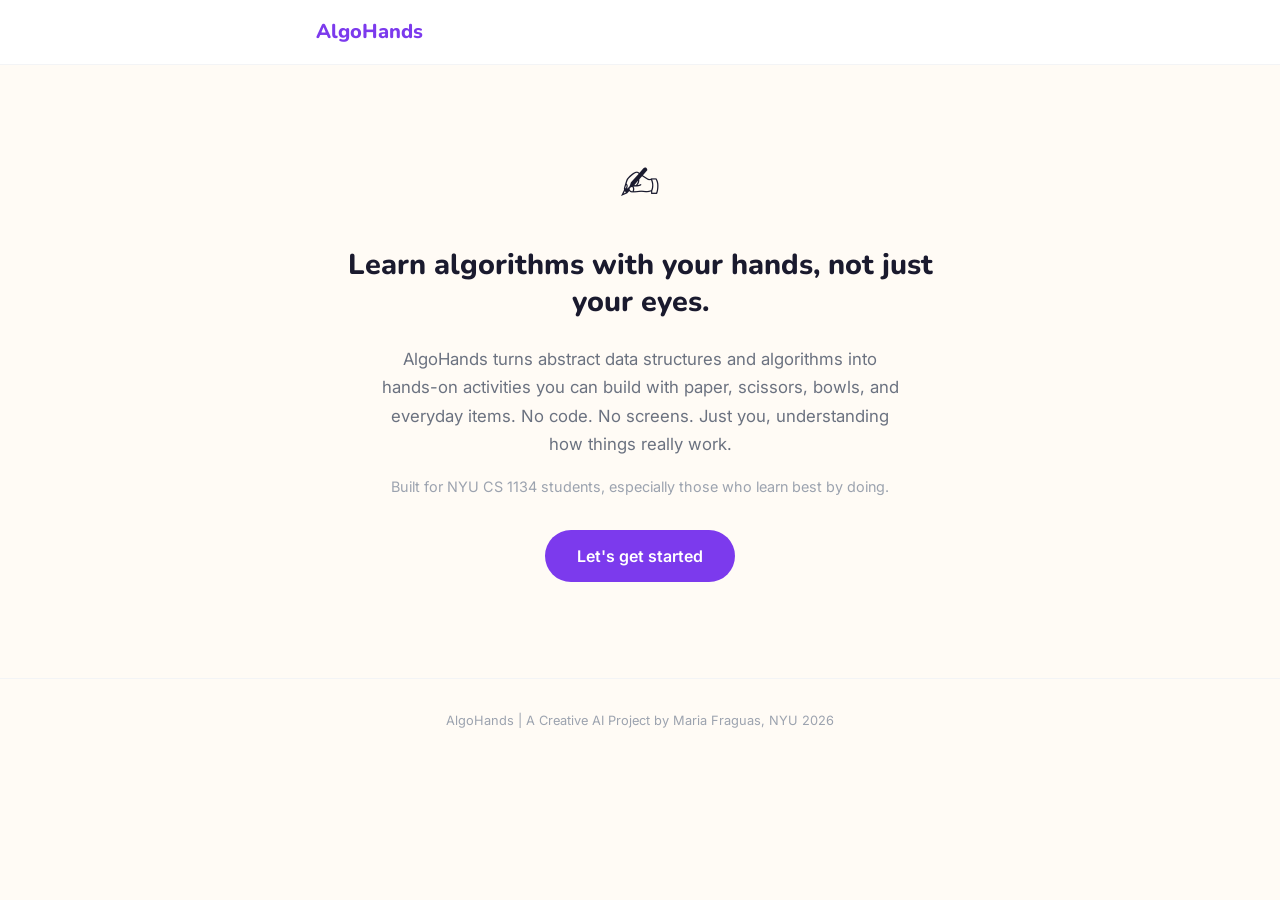
==== index.html @ 8e6d09fd "Initial prototype: AlgoHands CAI final project" ====
<!DOCTYPE html>
<html lang="en">
<head>
  <meta charset="UTF-8">
  <meta name="viewport" content="width=device-width, initial-scale=1.0">
  <title>AlgoHands: Learn Algorithms With Your Hands</title>
  <meta name="description" content="Interactive physical tutorials for learning data structures and algorithms. Built for kinesthetic learners.">
  <link rel="preconnect" href="https://fonts.googleapis.com">
  <link rel="preconnect" href="https://fonts.gstatic.com" crossorigin>
  <link href="https://fonts.googleapis.com/css2?family=Inter:wght@400;500;600;700&family=Nunito:wght@700;800&display=swap" rel="stylesheet">
  <link rel="stylesheet" href="css/variables.css">
  <link rel="stylesheet" href="css/reset.css">
  <link rel="stylesheet" href="css/layout.css">
  <link rel="stylesheet" href="css/components.css">
  <link rel="stylesheet" href="css/tutorial.css">
  <link rel="stylesheet" href="css/animations.css">
</head>
<body>

  <!-- HEADER -->
  <header class="app-header">
    <div class="container">
      <div class="app-logo" onclick="location.hash='#/'">AlgoHands</div>
      <nav class="breadcrumb" id="breadcrumb"></nav>
    </div>
  </header>

  <!-- MAIN CONTENT -->
  <main>
    <div class="container">

      <!-- VIEW: Welcome / Landing -->
      <section id="view-welcome" class="view">
        <div class="welcome-content slide-up">
          <div class="welcome-emoji">&#9997;&#65039;</div>
          <h1 class="welcome-title">Learn algorithms with your hands, not just your eyes.</h1>
          <p class="welcome-description">
            AlgoHands turns abstract data structures and algorithms into hands-on activities
            you can build with paper, scissors, bowls, and everyday items.
            No code. No screens. Just you, understanding how things really work.
          </p>
          <p class="welcome-who">
            Built for NYU CS 1134 students, especially those who learn best by doing.
          </p>
          <button class="btn btn-primary welcome-cta" onclick="location.hash='#/topics'">
            Let's get started
          </button>
        </div>
      </section>

      <!-- VIEW: Topic Selection -->
      <section id="view-topics" class="view">
        <div class="section-header">
          <h2 class="section-title">Pick a topic</h2>
          <p class="section-subtitle">Choose what you'd like to work on today.</p>
        </div>
        <div class="topic-grid" id="topic-grid"></div>
      </section>

      <!-- VIEW: Tutorial List (within a topic) -->
      <section id="view-tutorials" class="view">
        <div class="back-link" onclick="location.hash='#/topics'">&#8592; All topics</div>
        <div class="section-header" id="tutorial-list-header"></div>
        <div class="tutorial-list" id="tutorial-list"></div>
      </section>

      <!-- VIEW: Tutorial Activity (step-by-step) -->
      <section id="view-activity" class="view">
        <div class="back-link" id="activity-back-link">&#8592; Back</div>
        <div id="activity-content"></div>
      </section>

    </div>
  </main>

  <!-- FOOTER -->
  <footer class="app-footer">
    <div class="container">
      AlgoHands | A Creative AI Project by Maria Fraguas, NYU 2026
    </div>
  </footer>

  <!-- SCRIPTS -->
  <script type="module" src="js/app.js"></script>

</body>
</html>
---- css/variables.css ----
:root {
  --color-bg: #FFFBF5;
  --color-surface: #FFFFFF;
  --color-text: #1A1A2E;
  --color-text-muted: #6B7280;
  --color-text-light: #9CA3AF;
  --color-primary: #7C3AED;
  --color-primary-hover: #6D28D9;
  --color-primary-light: #EDE9FE;
  --color-accent: #F59E0B;
  --color-accent-light: #FEF3C7;
  --color-success: #10B981;
  --color-success-light: #D1FAE5;
  --color-border: #E5E7EB;
  --color-border-light: #F3F4F6;

  --font-body: 'Inter', system-ui, -apple-system, sans-serif;
  --font-display: 'Nunito', sans-serif;

  --radius-sm: 8px;
  --radius-md: 12px;
  --radius-lg: 20px;
  --radius-full: 9999px;

  --shadow-sm: 0 1px 3px rgba(0, 0, 0, 0.04);
  --shadow-card: 0 2px 8px rgba(0, 0, 0, 0.06);
  --shadow-hover: 0 4px 16px rgba(0, 0, 0, 0.1);

  --max-width: 680px;
  --spacing-xs: 4px;
  --spacing-sm: 8px;
  --spacing-md: 16px;
  --spacing-lg: 24px;
  --spacing-xl: 32px;
  --spacing-2xl: 48px;
}
---- css/layout.css ----
.container {
  max-width: var(--max-width);
  margin: 0 auto;
  padding: 0 var(--spacing-md);
}

/* Header */
.app-header {
  padding: var(--spacing-md) 0;
  border-bottom: 1px solid var(--color-border-light);
  background: var(--color-surface);
  position: sticky;
  top: 0;
  z-index: 100;
}

.app-header .container {
  display: flex;
  align-items: center;
  justify-content: space-between;
}

.app-logo {
  font-family: var(--font-display);
  font-size: 1.25rem;
  font-weight: 800;
  color: var(--color-primary);
  cursor: pointer;
}

.breadcrumb {
  display: flex;
  align-items: center;
  gap: var(--spacing-xs);
  font-size: 0.85rem;
  color: var(--color-text-muted);
}

.breadcrumb-separator {
  color: var(--color-text-light);
}

.breadcrumb a {
  color: var(--color-text-muted);
}

.breadcrumb a:hover {
  color: var(--color-primary);
}

/* Main content */
main {
  padding: var(--spacing-xl) 0 var(--spacing-2xl);
}

/* Views */
.view {
  display: none;
}

.view.active {
  display: block;
}

/* Footer */
.app-footer {
  text-align: center;
  padding: var(--spacing-xl) 0;
  color: var(--color-text-light);
  font-size: 0.8rem;
  border-top: 1px solid var(--color-border-light);
}

/* Welcome page */
.welcome-content {
  text-align: center;
  padding: var(--spacing-2xl) 0;
}

.welcome-emoji {
  font-size: 3rem;
  margin-bottom: var(--spacing-lg);
}

.welcome-title {
  font-family: var(--font-display);
  font-size: 1.8rem;
  font-weight: 800;
  line-height: 1.3;
  margin-bottom: var(--spacing-lg);
  color: var(--color-text);
}

.welcome-description {
  font-size: 1.05rem;
  color: var(--color-text-muted);
  line-height: 1.7;
  margin-bottom: var(--spacing-md);
  max-width: 520px;
  margin-left: auto;
  margin-right: auto;
}

.welcome-who {
  font-size: 0.9rem;
  color: var(--color-text-light);
  margin-bottom: var(--spacing-xl);
}

.welcome-cta {
  font-size: 1.1rem;
}

/* Responsive */
@media (max-width: 480px) {
  .container {
    padding: 0 var(--spacing-sm);
  }

  main {
    padding: var(--spacing-lg) 0;
  }
}
---- css/components.css ----
/* ============================================
   BUTTONS
   ============================================ */

.btn {
  display: inline-flex;
  align-items: center;
  justify-content: center;
  gap: var(--spacing-sm);
  padding: var(--spacing-sm) var(--spacing-lg);
  border-radius: var(--radius-full);
  font-weight: 600;
  font-size: 1rem;
  transition: all 0.2s ease;
}

.btn-primary {
  background: var(--color-primary);
  color: white;
  padding: var(--spacing-md) var(--spacing-xl);
}

.btn-primary:hover {
  background: var(--color-primary-hover);
  box-shadow: var(--shadow-hover);
  transform: translateY(-1px);
}

.btn-secondary {
  background: var(--color-primary-light);
  color: var(--color-primary);
}

.btn-secondary:hover {
  background: #DDD6FE;
}

.btn-ghost {
  color: var(--color-text-muted);
  padding: var(--spacing-sm) var(--spacing-md);
}

.btn-ghost:hover {
  color: var(--color-text);
  background: var(--color-border-light);
}

/* ============================================
   TOPIC CARDS
   ============================================ */

.topic-grid {
  display: grid;
  grid-template-columns: 1fr;
  gap: var(--spacing-md);
}

@media (min-width: 480px) {
  .topic-grid {
    grid-template-columns: repeat(2, 1fr);
  }
}

@media (min-width: 768px) {
  .topic-grid {
    grid-template-columns: repeat(3, 1fr);
  }
}

.topic-card {
  background: var(--color-surface);
  border-radius: var(--radius-md);
  padding: var(--spacing-lg);
  box-shadow: var(--shadow-card);
  cursor: pointer;
  transition: all 0.2s ease;
  border-left: 4px solid var(--color-primary);
}

.topic-card:hover {
  box-shadow: var(--shadow-hover);
  transform: translateY(-2px);
}

.topic-card-icon {
  margin-bottom: var(--spacing-sm);
  line-height: 0;
}

.topic-card-icon svg {
  width: 48px;
  height: 48px;
}

.topic-card-title {
  font-family: var(--font-display);
  font-size: 1.1rem;
  font-weight: 700;
  margin-bottom: var(--spacing-xs);
}

.topic-card-description {
  font-size: 0.85rem;
  color: var(--color-text-muted);
  line-height: 1.5;
}

.topic-card-count {
  margin-top: var(--spacing-sm);
  font-size: 0.75rem;
  color: var(--color-text-light);
}

/* ============================================
   TUTORIAL LIST
   ============================================ */

.tutorial-list {
  display: flex;
  flex-direction: column;
  gap: var(--spacing-md);
}

.tutorial-list-item {
  background: var(--color-surface);
  border-radius: var(--radius-md);
  padding: var(--spacing-lg);
  box-shadow: var(--shadow-sm);
  cursor: pointer;
  transition: all 0.2s ease;
}

.tutorial-list-item:hover {
  box-shadow: var(--shadow-card);
  transform: translateX(4px);
}

.tutorial-list-header {
  display: flex;
  align-items: center;
  gap: var(--spacing-sm);
  margin-bottom: var(--spacing-sm);
}

.tutorial-list-title {
  font-family: var(--font-display);
  font-weight: 700;
  font-size: 1rem;
}

.badge {
  display: inline-block;
  padding: 2px var(--spacing-sm);
  border-radius: var(--radius-full);
  font-size: 0.7rem;
  font-weight: 600;
  text-transform: uppercase;
  letter-spacing: 0.5px;
}

.badge-warmup {
  background: var(--color-success-light);
  color: var(--color-success);
}

.badge-core {
  background: var(--color-accent-light);
  color: var(--color-accent);
}

.badge-challenge {
  background: var(--color-primary-light);
  color: var(--color-primary);
}

.tutorial-list-meta {
  display: flex;
  align-items: center;
  gap: var(--spacing-md);
  font-size: 0.8rem;
  color: var(--color-text-muted);
}

.material-chips {
  display: flex;
  flex-wrap: wrap;
  gap: var(--spacing-xs);
  margin-top: var(--spacing-sm);
}

.material-chip {
  display: inline-flex;
  align-items: center;
  gap: 4px;
  padding: 2px var(--spacing-sm);
  background: var(--color-border-light);
  border-radius: var(--radius-full);
  font-size: 0.75rem;
  color: var(--color-text-muted);
}

/* ============================================
   SECTION HEADERS
   ============================================ */

.section-header {
  margin-bottom: var(--spacing-xl);
}

.section-title {
  font-family: var(--font-display);
  font-size: 1.5rem;
  font-weight: 800;
  margin-bottom: var(--spacing-xs);
}

.section-subtitle {
  color: var(--color-text-muted);
  font-size: 0.95rem;
}

.back-link {
  display: inline-flex;
  align-items: center;
  gap: var(--spacing-xs);
  color: var(--color-text-muted);
  font-size: 0.85rem;
  margin-bottom: var(--spacing-md);
  cursor: pointer;
}

.back-link:hover {
  color: var(--color-primary);
}

/* ============================================
   DIAGRAMS
   ============================================ */

.diagram-container {
  margin: var(--spacing-md) 0;
  display: flex;
  flex-direction: column;
  align-items: center;
}

.diagram-array {
  display: flex;
  gap: 0;
}

.diagram-cell {
  width: 48px;
  height: 48px;
  border: 2px solid var(--color-primary);
  display: flex;
  align-items: center;
  justify-content: center;
  font-weight: 700;
  font-size: 1.1rem;
  background: var(--color-surface);
}

.diagram-cell:not(:last-child) {
  border-right: none;
}

.diagram-cell.empty {
  color: var(--color-text-light);
  background: var(--color-border-light);
}

.diagram-cell.highlight {
  background: var(--color-primary-light);
}

.diagram-cell.swap-left,
.diagram-cell.swap-right {
  background: var(--color-accent-light);
  border-color: var(--color-accent);
}

.diagram-indices {
  display: flex;
  gap: 0;
}

.diagram-index {
  width: 48px;
  text-align: center;
  font-size: 0.7rem;
  color: var(--color-text-light);
  padding-top: 4px;
}

.diagram-pointer {
  position: relative;
  display: flex;
  gap: 0;
}

.diagram-pointer-arrow {
  width: 48px;
  text-align: center;
  font-size: 0.75rem;
  font-weight: 700;
  color: var(--color-primary);
  padding-top: 4px;
}

.diagram-pointer-arrow::before {
  content: "\25B2";
  display: block;
  font-size: 0.6rem;
}

/* Call stack diagram */
.diagram-callstack {
  display: flex;
  flex-direction: column;
  gap: var(--spacing-xs);
  width: 100%;
  max-width: 320px;
}

.diagram-frame {
  padding: var(--spacing-sm) var(--spacing-md);
  border-radius: var(--radius-sm);
  font-size: 0.85rem;
  font-weight: 600;
  text-align: center;
  border: 2px dashed var(--color-accent);
  background: var(--color-accent-light);
  transform: rotate(-0.5deg);
  box-shadow: var(--shadow-sm);
}

.diagram-frame:nth-child(even) {
  transform: rotate(0.5deg);
}

.diagram-frame.base-case {
  border-style: solid;
  background: var(--color-success-light);
  border-color: var(--color-success);
}

.diagram-frame.resolved {
  border-style: solid;
  border-color: var(--color-primary);
  background: var(--color-primary-light);
}

.diagram-frame .status {
  font-size: 0.7rem;
  font-weight: 400;
  color: var(--color-text-muted);
  display: block;
  margin-top: 2px;
}

/* Swap arrow */
.diagram-swap-row {
  display: flex;
  justify-content: center;
  padding: var(--spacing-xs) 0;
  font-size: 1.2rem;
  color: var(--color-accent);
}
---- css/tutorial.css ----
/* ============================================
   MATERIALS CHECKLIST
   ============================================ */

.materials-screen {
  text-align: center;
}

.materials-list {
  text-align: left;
  margin: var(--spacing-lg) 0;
  display: flex;
  flex-direction: column;
  gap: var(--spacing-md);
}

.material-item {
  display: flex;
  align-items: flex-start;
  gap: var(--spacing-md);
  padding: var(--spacing-md);
  background: var(--color-surface);
  border-radius: var(--radius-md);
  box-shadow: var(--shadow-sm);
}

.material-emoji {
  font-size: 1.5rem;
  flex-shrink: 0;
}

.material-info-name {
  font-weight: 600;
  margin-bottom: 2px;
}

.material-info-detail {
  font-size: 0.85rem;
  color: var(--color-text-muted);
}

/* ============================================
   ENCOURAGEMENT BANNER
   ============================================ */

.encouragement-banner {
  background: var(--color-primary-light);
  border-radius: var(--radius-md);
  padding: var(--spacing-lg);
  margin-bottom: var(--spacing-xl);
  border-left: 4px solid var(--color-primary);
}

.encouragement-banner p {
  font-size: 0.95rem;
  color: var(--color-text);
  line-height: 1.6;
}

.encouragement-banner .real-world {
  margin-top: var(--spacing-sm);
  font-size: 0.85rem;
  color: var(--color-text-muted);
  font-style: italic;
}

/* ============================================
   SETUP STEPS
   ============================================ */

.setup-section {
  margin-bottom: var(--spacing-xl);
  padding: var(--spacing-lg);
  background: var(--color-accent-light);
  border-radius: var(--radius-md);
}

.setup-title {
  font-family: var(--font-display);
  font-weight: 700;
  font-size: 1rem;
  margin-bottom: var(--spacing-md);
}

.setup-steps {
  display: flex;
  flex-direction: column;
  gap: var(--spacing-sm);
}

.setup-step {
  display: flex;
  gap: var(--spacing-sm);
  font-size: 0.9rem;
  line-height: 1.5;
}

.setup-step-number {
  flex-shrink: 0;
  width: 24px;
  height: 24px;
  background: var(--color-accent);
  color: white;
  border-radius: 50%;
  display: flex;
  align-items: center;
  justify-content: center;
  font-size: 0.75rem;
  font-weight: 700;
}

/* ============================================
   STEP BUBBLES
   ============================================ */

.steps-container {
  display: flex;
  flex-direction: column;
  gap: var(--spacing-md);
}

.step-bubble {
  background: var(--color-surface);
  border-radius: var(--radius-md);
  padding: var(--spacing-lg);
  box-shadow: var(--shadow-sm);
  border-left: 4px solid var(--color-primary);
  opacity: 0;
  transform: translateY(12px);
  animation: stepReveal 0.4s ease forwards;
}

.step-header {
  display: flex;
  align-items: center;
  gap: var(--spacing-sm);
  margin-bottom: var(--spacing-sm);
}

.step-number {
  width: 28px;
  height: 28px;
  background: var(--color-primary);
  color: white;
  border-radius: 50%;
  display: flex;
  align-items: center;
  justify-content: center;
  font-size: 0.8rem;
  font-weight: 700;
  flex-shrink: 0;
}

.step-label {
  font-size: 0.75rem;
  color: var(--color-text-light);
  text-transform: uppercase;
  letter-spacing: 0.5px;
}

.step-instruction {
  font-size: 1rem;
  line-height: 1.6;
  margin-bottom: var(--spacing-sm);
}

.step-instruction strong {
  color: var(--color-primary);
}

.step-action {
  font-size: 0.9rem;
  color: var(--color-text);
  background: var(--color-border-light);
  padding: var(--spacing-sm) var(--spacing-md);
  border-radius: var(--radius-sm);
  margin-bottom: var(--spacing-sm);
  line-height: 1.5;
}

/* ============================================
   CHECKPOINT
   ============================================ */

.checkpoint-box {
  border: 2px dashed var(--color-success);
  border-radius: var(--radius-md);
  padding: var(--spacing-md);
  background: var(--color-success-light);
  margin: var(--spacing-sm) 0;
}

.checkpoint-label {
  font-size: 0.75rem;
  font-weight: 700;
  text-transform: uppercase;
  letter-spacing: 0.5px;
  color: var(--color-success);
  margin-bottom: var(--spacing-xs);
}

.checkpoint-text {
  font-size: 0.9rem;
  line-height: 1.5;
}

/* ============================================
   CONCEPT NOTE
   ============================================ */

.concept-note {
  margin-top: var(--spacing-sm);
  border-radius: var(--radius-sm);
  overflow: hidden;
}

.concept-note-toggle {
  display: flex;
  align-items: center;
  gap: var(--spacing-xs);
  font-size: 0.8rem;
  color: var(--color-primary);
  font-weight: 600;
  padding: var(--spacing-xs) 0;
  cursor: pointer;
}

.concept-note-toggle .arrow {
  transition: transform 0.2s ease;
  font-size: 0.6rem;
}

.concept-note-toggle.open .arrow {
  transform: rotate(90deg);
}

.concept-note-content {
  display: none;
  padding: var(--spacing-sm) var(--spacing-md);
  background: var(--color-primary-light);
  border-radius: var(--radius-sm);
  font-size: 0.85rem;
  color: var(--color-text);
  line-height: 1.5;
  margin-top: var(--spacing-xs);
}

.concept-note-content.open {
  display: block;
}

/* ============================================
   HINT
   ============================================ */

.hint-toggle {
  display: inline-flex;
  align-items: center;
  gap: var(--spacing-xs);
  font-size: 0.8rem;
  color: var(--color-accent);
  font-weight: 600;
  cursor: pointer;
  margin-top: var(--spacing-xs);
}

.hint-content {
  display: none;
  padding: var(--spacing-sm) var(--spacing-md);
  background: var(--color-accent-light);
  border-radius: var(--radius-sm);
  font-size: 0.85rem;
  margin-top: var(--spacing-xs);
  line-height: 1.5;
}

.hint-content.open {
  display: block;
}

/* ============================================
   NAVIGATION
   ============================================ */

.tutorial-nav {
  display: flex;
  justify-content: space-between;
  align-items: center;
  margin-top: var(--spacing-xl);
  padding-top: var(--spacing-lg);
  border-top: 1px solid var(--color-border-light);
}

.step-progress {
  font-size: 0.85rem;
  color: var(--color-text-muted);
}

/* ============================================
   REFLECTION
   ============================================ */

.reflection-section {
  margin-top: var(--spacing-xl);
  padding: var(--spacing-lg);
  background: var(--color-surface);
  border-radius: var(--radius-md);
  box-shadow: var(--shadow-card);
}

.reflection-title {
  font-family: var(--font-display);
  font-weight: 700;
  font-size: 1.1rem;
  margin-bottom: var(--spacing-md);
}

.reflection-subtitle {
  font-size: 0.85rem;
  color: var(--color-text-muted);
  margin-bottom: var(--spacing-md);
}

.reflection-list {
  display: flex;
  flex-direction: column;
  gap: var(--spacing-sm);
}

/* Flashcard styles */
.flashcard {
  perspective: 600px;
  cursor: pointer;
  min-height: 60px;
}

.flashcard-inner {
  position: relative;
  transition: transform 0.4s ease;
  transform-style: preserve-3d;
}

.flashcard.flipped .flashcard-inner {
  transform: rotateX(180deg);
}

.flashcard-front,
.flashcard-back {
  padding: var(--spacing-md);
  border-radius: var(--radius-sm);
  font-size: 0.9rem;
  line-height: 1.5;
  backface-visibility: hidden;
}

.flashcard-front {
  background: var(--color-border-light);
  position: relative;
}

.flashcard-front::after {
  content: "tap to reveal";
  position: absolute;
  bottom: 4px;
  right: var(--spacing-sm);
  font-size: 0.65rem;
  color: var(--color-text-light);
  text-transform: uppercase;
  letter-spacing: 0.5px;
}

.flashcard.flipped .flashcard-front {
  visibility: hidden;
  position: absolute;
  top: 0;
  left: 0;
  right: 0;
}

.flashcard-back {
  background: var(--color-success-light);
  border: 1px solid var(--color-success);
  display: none;
}

.flashcard.flipped .flashcard-back {
  display: block;
  transform: rotateX(180deg);
}

/* Materials note */
.materials-note {
  padding: var(--spacing-md);
  background: var(--color-accent-light);
  border-radius: var(--radius-sm);
  font-size: 0.85rem;
  color: var(--color-text-muted);
  line-height: 1.5;
  font-style: italic;
}

.tutorial-end-actions {
  display: flex;
  gap: var(--spacing-md);
  margin-top: var(--spacing-xl);
  justify-content: center;
  flex-wrap: wrap;
}
---- css/animations.css ----
@keyframes stepReveal {
  from {
    opacity: 0;
    transform: translateY(12px);
  }
  to {
    opacity: 1;
    transform: translateY(0);
  }
}

@keyframes fadeIn {
  from { opacity: 0; }
  to { opacity: 1; }
}

@keyframes slideUp {
  from {
    opacity: 0;
    transform: translateY(20px);
  }
  to {
    opacity: 1;
    transform: translateY(0);
  }
}

.fade-in {
  animation: fadeIn 0.3s ease forwards;
}

.slide-up {
  animation: slideUp 0.5s ease forwards;
}
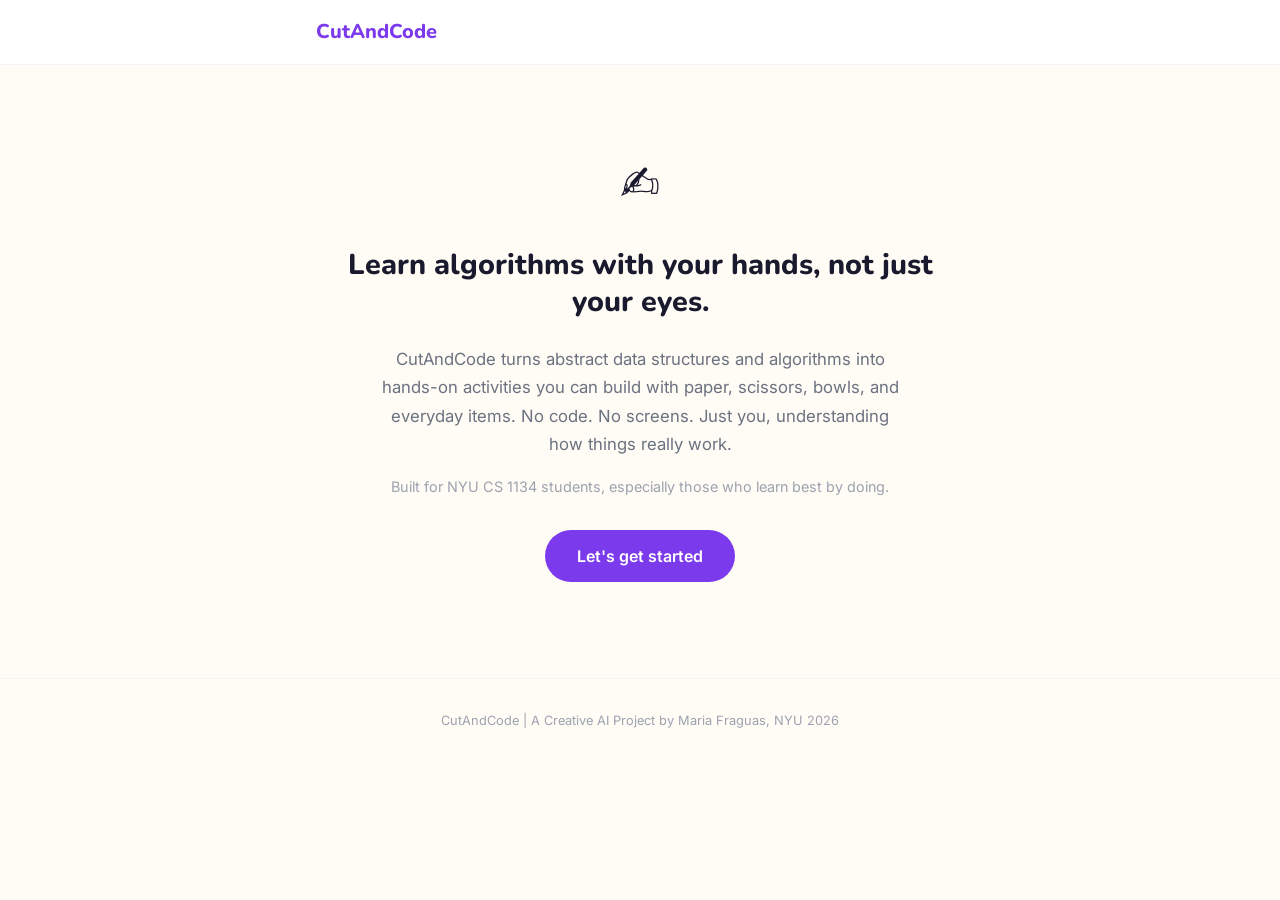
==== commit a7001d11: "Rename to CutAndCode, add MidStack tutorial, slide deck assets - Renamed project from AlgoHands to C" ====
--- a/index.html
+++ b/index.html
@@ -3,7 +3,7 @@
 <head>
   <meta charset="UTF-8">
   <meta name="viewport" content="width=device-width, initial-scale=1.0">
-  <title>AlgoHands: Learn Algorithms With Your Hands</title>
+  <title>CutAndCode: Learn Algorithms With Your Hands</title>
   <meta name="description" content="Interactive physical tutorials for learning data structures and algorithms. Built for kinesthetic learners.">
   <link rel="preconnect" href="https://fonts.googleapis.com">
   <link rel="preconnect" href="https://fonts.gstatic.com" crossorigin>
@@ -20,7 +20,7 @@
   <!-- HEADER -->
   <header class="app-header">
     <div class="container">
-      <div class="app-logo" onclick="location.hash='#/'">AlgoHands</div>
+      <div class="app-logo" onclick="location.hash='#/'">CutAndCode</div>
       <nav class="breadcrumb" id="breadcrumb"></nav>
     </div>
   </header>
@@ -35,7 +35,7 @@
           <div class="welcome-emoji">&#9997;&#65039;</div>
           <h1 class="welcome-title">Learn algorithms with your hands, not just your eyes.</h1>
           <p class="welcome-description">
-            AlgoHands turns abstract data structures and algorithms into hands-on activities
+            CutAndCode turns abstract data structures and algorithms into hands-on activities
             you can build with paper, scissors, bowls, and everyday items.
             No code. No screens. Just you, understanding how things really work.
           </p>
@@ -76,7 +76,7 @@
   <!-- FOOTER -->
   <footer class="app-footer">
     <div class="container">
-      AlgoHands | A Creative AI Project by Maria Fraguas, NYU 2026
+      CutAndCode | A Creative AI Project by Maria Fraguas, NYU 2026
     </div>
   </footer>
 
--- a/css/components.css
+++ b/css/components.css
@@ -367,3 +367,69 @@
   font-size: 1.2rem;
   color: var(--color-accent);
 }
+
+/* MidStack diagram */
+.midstack-layout {
+  display: flex;
+  align-items: center;
+  gap: 0;
+  justify-content: center;
+  flex-wrap: wrap;
+}
+
+.midstack-half {
+  display: flex;
+  flex-direction: column;
+  align-items: center;
+  gap: var(--spacing-xs);
+}
+
+.midstack-label {
+  font-size: 0.75rem;
+  font-weight: 600;
+  text-transform: uppercase;
+  letter-spacing: 0.05em;
+  color: var(--color-text-light);
+}
+
+.midstack-divider {
+  display: flex;
+  flex-direction: column;
+  align-items: center;
+  padding: 0 var(--spacing-sm);
+}
+
+.midstack-divider-line {
+  width: 2px;
+  height: 48px;
+  background: var(--color-accent);
+  border-radius: 1px;
+}
+
+.midstack-divider-label {
+  font-size: 0.7rem;
+  font-weight: 600;
+  color: var(--color-accent);
+  margin-top: var(--spacing-xs);
+}
+
+.midstack-empty {
+  display: flex;
+  align-items: center;
+  justify-content: center;
+  min-width: 60px;
+  height: 48px;
+  border: 2px dashed var(--color-border);
+  border-radius: var(--radius-sm);
+  color: var(--color-text-light);
+  font-size: 0.85rem;
+  font-style: italic;
+}
+
+.midstack-note {
+  text-align: center;
+  font-size: 0.8rem;
+  color: var(--color-text-light);
+  margin-top: var(--spacing-sm);
+  font-style: italic;
+}
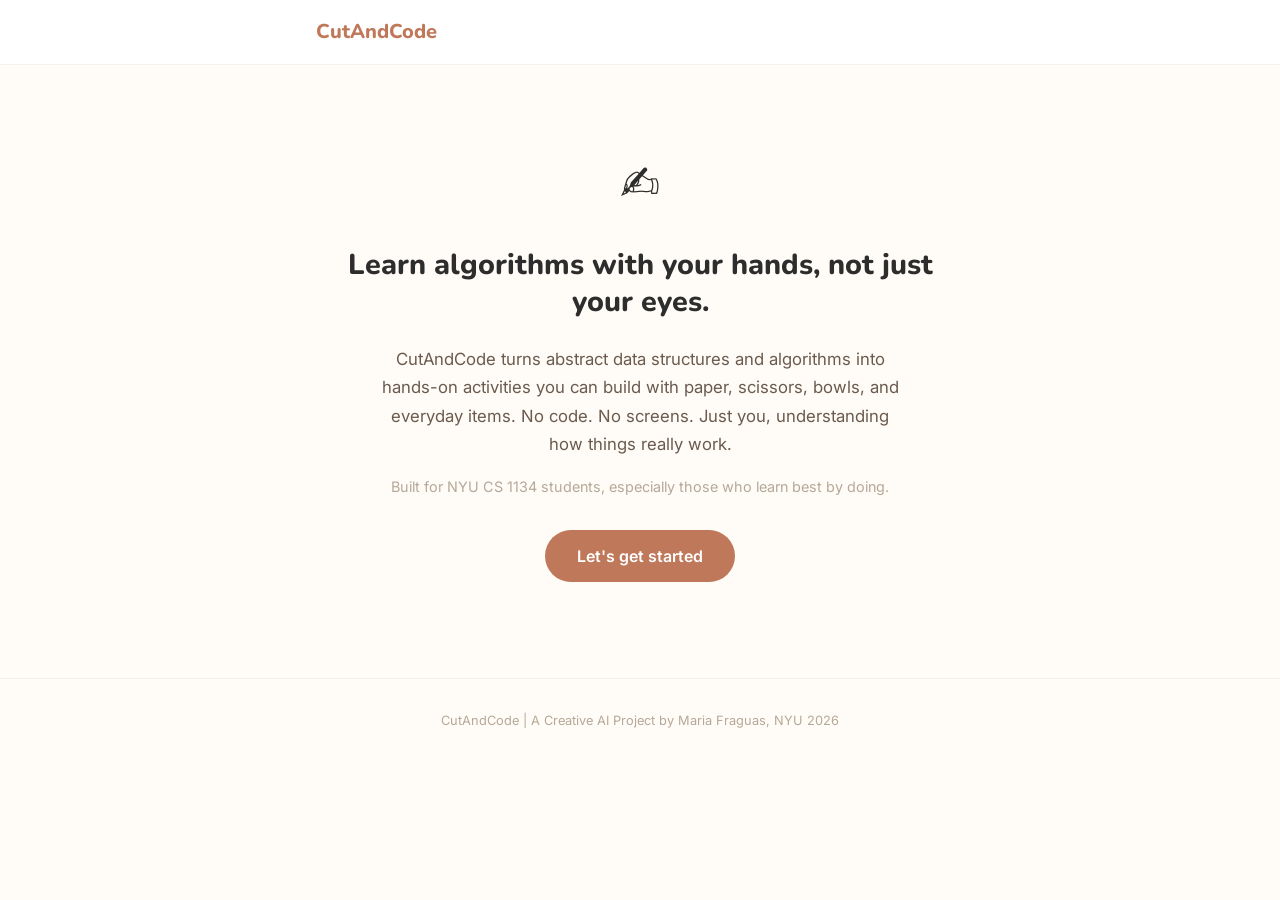
==== commit 70d2689e: "v2: Collage/craft style SVG diagrams, slide deck, visual overhaul - Replaced all CSS-rendered diagra" ====
--- a/index.html
+++ b/index.html
@@ -7,13 +7,13 @@
   <meta name="description" content="Interactive physical tutorials for learning data structures and algorithms. Built for kinesthetic learners.">
   <link rel="preconnect" href="https://fonts.googleapis.com">
   <link rel="preconnect" href="https://fonts.gstatic.com" crossorigin>
-  <link href="https://fonts.googleapis.com/css2?family=Inter:wght@400;500;600;700&family=Nunito:wght@700;800&display=swap" rel="stylesheet">
-  <link rel="stylesheet" href="css/variables.css">
-  <link rel="stylesheet" href="css/reset.css">
-  <link rel="stylesheet" href="css/layout.css">
-  <link rel="stylesheet" href="css/components.css">
-  <link rel="stylesheet" href="css/tutorial.css">
-  <link rel="stylesheet" href="css/animations.css">
+  <link href="https://fonts.googleapis.com/css2?family=Caveat:wght@400;700&family=Inter:wght@400;500;600;700&family=Nunito:wght@700;800&display=swap" rel="stylesheet">
+  <link rel="stylesheet" href="css/variables.css?v=3">
+  <link rel="stylesheet" href="css/reset.css?v=3">
+  <link rel="stylesheet" href="css/layout.css?v=3">
+  <link rel="stylesheet" href="css/components.css?v=3">
+  <link rel="stylesheet" href="css/tutorial.css?v=3">
+  <link rel="stylesheet" href="css/animations.css?v=3">
 </head>
 <body>
 
@@ -81,7 +81,7 @@
   </footer>
 
   <!-- SCRIPTS -->
-  <script type="module" src="js/app.js"></script>
+  <script type="module" src="js/app.js?v=3"></script>
 
 </body>
 </html>
--- a/css/variables.css
+++ b/css/variables.css
@@ -1,21 +1,29 @@
 :root {
-  --color-bg: #FFFBF5;
+  --color-bg: #FFFCF7;
+  --color-bg-warm: #F5EDE0;
   --color-surface: #FFFFFF;
-  --color-text: #1A1A2E;
-  --color-text-muted: #6B7280;
-  --color-text-light: #9CA3AF;
-  --color-primary: #7C3AED;
-  --color-primary-hover: #6D28D9;
-  --color-primary-light: #EDE9FE;
-  --color-accent: #F59E0B;
-  --color-accent-light: #FEF3C7;
-  --color-success: #10B981;
-  --color-success-light: #D1FAE5;
-  --color-border: #E5E7EB;
-  --color-border-light: #F3F4F6;
+  --color-text: #2D2D2D;
+  --color-text-muted: #6B5A4E;
+  --color-text-light: #B5A898;
+  --color-primary: #C0785A;
+  --color-primary-hover: #A8624A;
+  --color-primary-light: #F5EDE0;
+  --color-accent: #D4A574;
+  --color-accent-light: #F5E8D0;
+  --color-success: #7DB87D;
+  --color-success-light: #E8F5E8;
+  --color-border: #E8DCC8;
+  --color-border-light: #F5F0E8;
+  --color-blue: #5B8FD4;
+  --color-blue-light: #D6E4F0;
+  --color-pink: #E8785A;
+  --color-pink-light: #F0D6D6;
+  --color-yellow: #F4C554;
+  --color-yellow-light: #F5E8A0;
 
   --font-body: 'Inter', system-ui, -apple-system, sans-serif;
   --font-display: 'Nunito', sans-serif;
+  --font-hand: 'Caveat', cursive;
 
   --radius-sm: 8px;
   --radius-md: 12px;
@@ -24,6 +32,7 @@
 
   --shadow-sm: 0 1px 3px rgba(0, 0, 0, 0.04);
   --shadow-card: 0 2px 8px rgba(0, 0, 0, 0.06);
+  --shadow-paper: 2px 2px 6px rgba(0, 0, 0, 0.08);
   --shadow-hover: 0 4px 16px rgba(0, 0, 0, 0.1);
 
   --max-width: 680px;
--- a/css/components.css
+++ b/css/components.css
@@ -237,122 +237,183 @@
    DIAGRAMS
    ============================================ */
 
+/* ============================================
+   DIAGRAM: COLLAGE / CRAFT STYLE
+   ============================================ */
+
 .diagram-container {
   margin: var(--spacing-md) 0;
   display: flex;
   flex-direction: column;
   align-items: center;
+  background: linear-gradient(135deg, var(--color-bg) 0%, var(--color-bg-warm) 100%);
+  border-radius: var(--radius-md);
+  padding: var(--spacing-lg) var(--spacing-md);
+  position: relative;
 }
 
 .diagram-array {
   display: flex;
-  gap: 0;
+  gap: 6px;
 }
 
 .diagram-cell {
-  width: 48px;
-  height: 48px;
-  border: 2px solid var(--color-primary);
+  width: 52px;
+  height: 52px;
+  border: 2px solid #bbb;
   display: flex;
   align-items: center;
   justify-content: center;
-  font-weight: 700;
-  font-size: 1.1rem;
+  font-family: var(--font-hand);
+  font-weight: 700;
+  font-size: 1.4rem;
+  color: var(--color-text);
   background: var(--color-surface);
-}
-
-.diagram-cell:not(:last-child) {
-  border-right: none;
+  border-radius: 4px;
+  box-shadow: var(--shadow-paper);
+  transform: rotate(-0.5deg);
+  position: relative;
+  /* Lined paper effect */
+  background-image: repeating-linear-gradient(
+    transparent,
+    transparent 11px,
+    #d0dae8 11px,
+    #d0dae8 12px
+  );
+  background-size: 100% 12px;
+  background-position: 0 8px;
+}
+
+.diagram-cell:nth-child(odd) {
+  transform: rotate(0.5deg);
+}
+
+.diagram-cell:nth-child(3n) {
+  background-color: var(--color-blue-light);
+}
+
+.diagram-cell:nth-child(3n+1) {
+  background-color: var(--color-surface);
+}
+
+.diagram-cell:nth-child(3n+2) {
+  background-color: var(--color-pink-light);
 }
 
 .diagram-cell.empty {
   color: var(--color-text-light);
-  background: var(--color-border-light);
+  background-color: var(--color-border-light);
+  background-image: none;
+  border-style: dashed;
+  border-color: #ccc;
+  box-shadow: none;
 }
 
 .diagram-cell.highlight {
-  background: var(--color-primary-light);
+  background-color: var(--color-yellow-light);
+  border-color: var(--color-yellow);
+  border-width: 2.5px;
+  box-shadow: 0 0 0 3px rgba(244, 197, 84, 0.2), var(--shadow-paper);
 }
 
 .diagram-cell.swap-left,
 .diagram-cell.swap-right {
-  background: var(--color-accent-light);
+  background-color: var(--color-accent-light);
   border-color: var(--color-accent);
 }
 
 .diagram-indices {
   display: flex;
-  gap: 0;
+  gap: 6px;
 }
 
 .diagram-index {
-  width: 48px;
+  width: 52px;
   text-align: center;
-  font-size: 0.7rem;
-  color: var(--color-text-light);
-  padding-top: 4px;
+  font-family: var(--font-hand);
+  font-size: 0.85rem;
+  color: var(--color-text-muted);
+  padding-top: 6px;
 }
 
 .diagram-pointer {
   position: relative;
   display: flex;
-  gap: 0;
+  gap: 6px;
 }
 
 .diagram-pointer-arrow {
-  width: 48px;
+  width: 52px;
   text-align: center;
-  font-size: 0.75rem;
-  font-weight: 700;
-  color: var(--color-primary);
-  padding-top: 4px;
+  font-family: var(--font-hand);
+  font-size: 0.85rem;
+  font-weight: 700;
+  color: var(--color-primary);
+  padding-top: 6px;
 }
 
 .diagram-pointer-arrow::before {
   content: "\25B2";
   display: block;
-  font-size: 0.6rem;
+  font-size: 0.65rem;
+  color: var(--color-primary);
 }
 
 /* Call stack diagram */
 .diagram-callstack {
   display: flex;
   flex-direction: column;
-  gap: var(--spacing-xs);
+  gap: 6px;
   width: 100%;
-  max-width: 320px;
+  max-width: 340px;
 }
 
 .diagram-frame {
   padding: var(--spacing-sm) var(--spacing-md);
-  border-radius: var(--radius-sm);
-  font-size: 0.85rem;
-  font-weight: 600;
+  border-radius: 6px;
+  font-family: var(--font-hand);
+  font-size: 1.05rem;
+  font-weight: 700;
   text-align: center;
-  border: 2px dashed var(--color-accent);
-  background: var(--color-accent-light);
-  transform: rotate(-0.5deg);
-  box-shadow: var(--shadow-sm);
+  border: 2px solid #bbb;
+  background: var(--color-surface);
+  box-shadow: var(--shadow-paper);
+  transform: rotate(-0.8deg);
+  position: relative;
+  /* Paper texture */
+  background-image: repeating-linear-gradient(
+    transparent,
+    transparent 11px,
+    #d0dae8 11px,
+    #d0dae8 12px
+  );
+  background-size: 100% 12px;
+  background-position: 0 6px;
 }
 
 .diagram-frame:nth-child(even) {
-  transform: rotate(0.5deg);
-}
+  transform: rotate(0.6deg);
+}
+
+.diagram-frame:nth-child(1) { background-color: var(--color-blue-light); }
+.diagram-frame:nth-child(2) { background-color: var(--color-pink-light); }
+.diagram-frame:nth-child(3) { background-color: #F0ECD6; }
+.diagram-frame:nth-child(4) { background-color: #D6F0D6; }
 
 .diagram-frame.base-case {
-  border-style: solid;
-  background: var(--color-success-light);
-  border-color: var(--color-success);
+  border: 2.5px solid var(--color-success);
+  background-color: var(--color-success-light);
+  box-shadow: 0 0 0 3px rgba(125, 184, 125, 0.15), var(--shadow-paper);
 }
 
 .diagram-frame.resolved {
-  border-style: solid;
-  border-color: var(--color-primary);
-  background: var(--color-primary-light);
+  border: 2px solid var(--color-primary);
+  background-color: var(--color-primary-light);
 }
 
 .diagram-frame .status {
-  font-size: 0.7rem;
+  font-family: var(--font-hand);
+  font-size: 0.85rem;
   font-weight: 400;
   color: var(--color-text-muted);
   display: block;
@@ -364,8 +425,10 @@
   display: flex;
   justify-content: center;
   padding: var(--spacing-xs) 0;
-  font-size: 1.2rem;
-  color: var(--color-accent);
+  font-family: var(--font-hand);
+  font-size: 1.4rem;
+  font-weight: 700;
+  color: var(--color-primary);
 }
 
 /* MidStack diagram */
@@ -385,11 +448,10 @@
 }
 
 .midstack-label {
-  font-size: 0.75rem;
-  font-weight: 600;
-  text-transform: uppercase;
-  letter-spacing: 0.05em;
-  color: var(--color-text-light);
+  font-family: var(--font-hand);
+  font-size: 0.95rem;
+  font-weight: 700;
+  color: var(--color-text-muted);
 }
 
 .midstack-divider {
@@ -407,9 +469,10 @@
 }
 
 .midstack-divider-label {
-  font-size: 0.7rem;
-  font-weight: 600;
-  color: var(--color-accent);
+  font-family: var(--font-hand);
+  font-size: 0.85rem;
+  font-weight: 700;
+  color: var(--color-primary);
   margin-top: var(--spacing-xs);
 }
 
@@ -418,18 +481,18 @@
   align-items: center;
   justify-content: center;
   min-width: 60px;
-  height: 48px;
-  border: 2px dashed var(--color-border);
-  border-radius: var(--radius-sm);
+  height: 52px;
+  border: 2px dashed #ccc;
+  border-radius: 4px;
   color: var(--color-text-light);
-  font-size: 0.85rem;
-  font-style: italic;
+  font-family: var(--font-hand);
+  font-size: 1rem;
 }
 
 .midstack-note {
   text-align: center;
-  font-size: 0.8rem;
-  color: var(--color-text-light);
+  font-family: var(--font-hand);
+  font-size: 1rem;
+  color: var(--color-text-muted);
   margin-top: var(--spacing-sm);
-  font-style: italic;
-}
+}
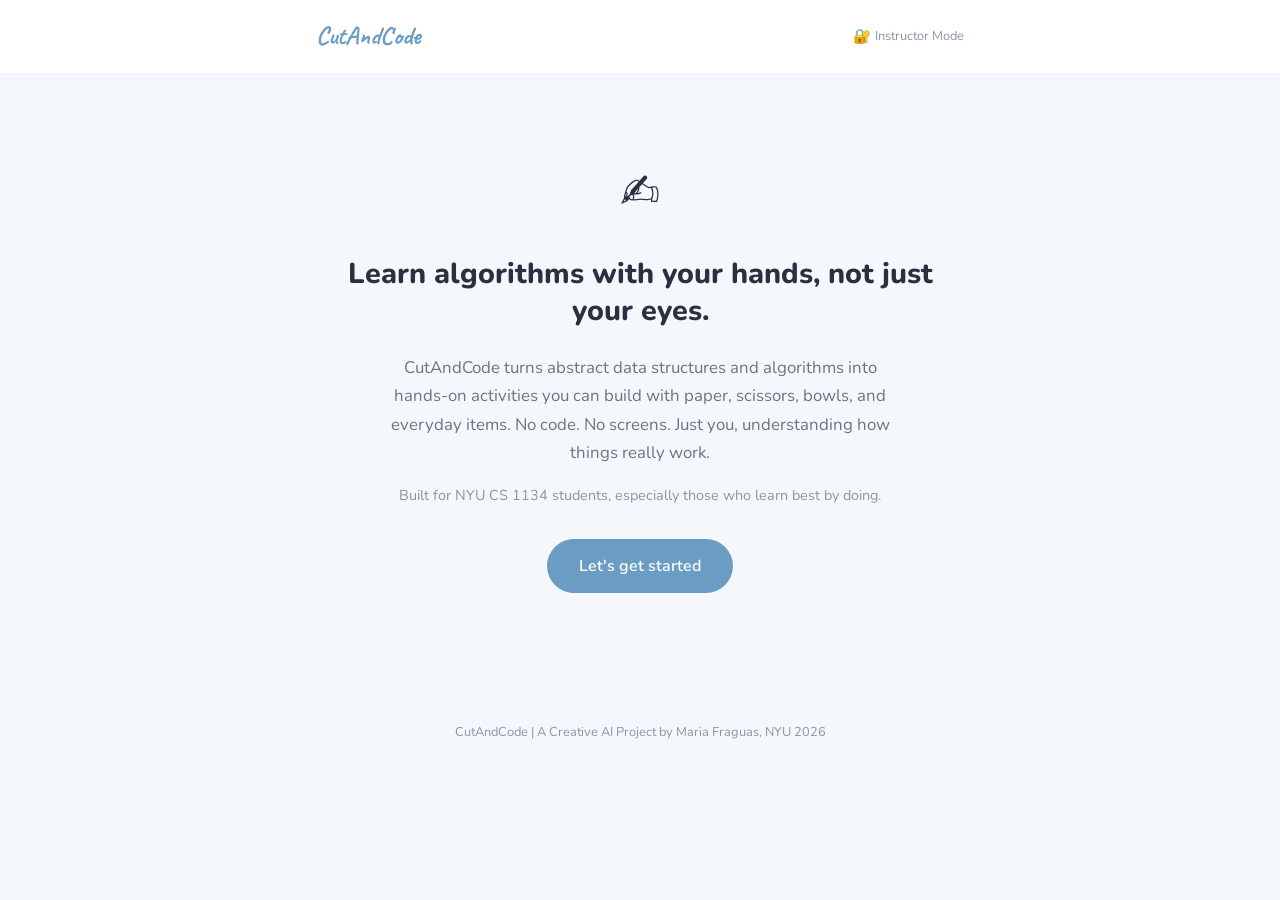
==== commit f759b153: "v3: Clean Lab palette, 9 new tutorials, instructor mode, new diagram types - Applied Palette D "Clea" ====
--- a/index.html
+++ b/index.html
@@ -7,13 +7,14 @@
   <meta name="description" content="Interactive physical tutorials for learning data structures and algorithms. Built for kinesthetic learners.">
   <link rel="preconnect" href="https://fonts.googleapis.com">
   <link rel="preconnect" href="https://fonts.gstatic.com" crossorigin>
-  <link href="https://fonts.googleapis.com/css2?family=Caveat:wght@400;700&family=Inter:wght@400;500;600;700&family=Nunito:wght@700;800&display=swap" rel="stylesheet">
-  <link rel="stylesheet" href="css/variables.css?v=3">
-  <link rel="stylesheet" href="css/reset.css?v=3">
-  <link rel="stylesheet" href="css/layout.css?v=3">
-  <link rel="stylesheet" href="css/components.css?v=3">
-  <link rel="stylesheet" href="css/tutorial.css?v=3">
-  <link rel="stylesheet" href="css/animations.css?v=3">
+  <link href="https://fonts.googleapis.com/css2?family=Caveat:wght@400;700&family=Nunito:wght@400;500;600;700;800&family=Quicksand:wght@400;500;600;700&display=swap" rel="stylesheet">
+  <link rel="stylesheet" href="css/variables.css?v=7">
+  <link rel="stylesheet" href="css/reset.css?v=7">
+  <link rel="stylesheet" href="css/layout.css?v=7">
+  <link rel="stylesheet" href="css/components.css?v=7">
+  <link rel="stylesheet" href="css/tutorial.css?v=7">
+  <link rel="stylesheet" href="css/animations.css?v=7">
+  <link rel="stylesheet" href="css/instructor.css?v=7">
 </head>
 <body>
 
@@ -22,6 +23,9 @@
     <div class="container">
       <div class="app-logo" onclick="location.hash='#/'">CutAndCode</div>
       <nav class="breadcrumb" id="breadcrumb"></nav>
+      <a class="instructor-toggle" href="#/instructor">
+        <span class="instructor-toggle-icon">&#128272;</span> Instructor Mode
+      </a>
     </div>
   </header>
 
@@ -70,6 +74,11 @@
         <div id="activity-content"></div>
       </section>
 
+      <!-- VIEW: Instructor Mode -->
+      <section id="view-instructor" class="view">
+        <div id="instructor-content"></div>
+      </section>
+
     </div>
   </main>
 
@@ -81,7 +90,7 @@
   </footer>
 
   <!-- SCRIPTS -->
-  <script type="module" src="js/app.js?v=3"></script>
+  <script type="module" src="js/app.js?v=7"></script>
 
 </body>
 </html>
--- a/css/variables.css
+++ b/css/variables.css
@@ -1,28 +1,34 @@
 :root {
-  --color-bg: #FFFCF7;
-  --color-bg-warm: #F5EDE0;
+  /* Clean Lab Palette */
+  --color-bg: #F4F7FB;
+  --color-bg-warm: #EBF0F7;
   --color-surface: #FFFFFF;
-  --color-text: #2D2D2D;
-  --color-text-muted: #6B5A4E;
-  --color-text-light: #B5A898;
-  --color-primary: #C0785A;
-  --color-primary-hover: #A8624A;
-  --color-primary-light: #F5EDE0;
-  --color-accent: #D4A574;
-  --color-accent-light: #F5E8D0;
-  --color-success: #7DB87D;
-  --color-success-light: #E8F5E8;
-  --color-border: #E8DCC8;
-  --color-border-light: #F5F0E8;
-  --color-blue: #5B8FD4;
-  --color-blue-light: #D6E4F0;
-  --color-pink: #E8785A;
-  --color-pink-light: #F0D6D6;
-  --color-yellow: #F4C554;
-  --color-yellow-light: #F5E8A0;
+  --color-text: #2A3040;
+  --color-text-muted: #6A7585;
+  --color-text-light: #8A95A8;
+  --color-primary: #6B9CC4;
+  --color-primary-hover: #5A8AB4;
+  --color-primary-light: #EBF3FA;
+  --color-accent: #B8DCF0;
+  --color-accent-light: #E8F2FA;
+  --color-success: #8CB89B;
+  --color-success-light: #EDF5F0;
+  --color-border: rgba(107, 156, 196, 0.15);
+  --color-border-light: #F0F4F8;
+  --color-blue: #6B9CC4;
+  --color-blue-light: #E8F0F8;
+  --color-pink: #C4889B;
+  --color-pink-light: #F5EDF0;
+  --color-yellow: #D4B86A;
+  --color-yellow-light: #F8F3E8;
+  --color-green: #8CB89B;
+  --color-green-light: #EDF5F0;
+  --color-lavender: #A098C4;
+  --color-lavender-light: #F0EDF5;
 
-  --font-body: 'Inter', system-ui, -apple-system, sans-serif;
+  --font-body: 'Nunito', system-ui, -apple-system, sans-serif;
   --font-display: 'Nunito', sans-serif;
+  --font-label: 'Quicksand', sans-serif;
   --font-hand: 'Caveat', cursive;
 
   --radius-sm: 8px;
@@ -30,10 +36,10 @@
   --radius-lg: 20px;
   --radius-full: 9999px;
 
-  --shadow-sm: 0 1px 3px rgba(0, 0, 0, 0.04);
-  --shadow-card: 0 2px 8px rgba(0, 0, 0, 0.06);
-  --shadow-paper: 2px 2px 6px rgba(0, 0, 0, 0.08);
-  --shadow-hover: 0 4px 16px rgba(0, 0, 0, 0.1);
+  --shadow-sm: 0 1px 3px rgba(107, 156, 196, 0.06);
+  --shadow-card: 0 2px 12px rgba(107, 156, 196, 0.08);
+  --shadow-paper: 2px 2px 6px rgba(107, 156, 196, 0.1);
+  --shadow-hover: 0 4px 16px rgba(107, 156, 196, 0.14);
 
   --max-width: 680px;
   --spacing-xs: 4px;
--- a/css/layout.css
+++ b/css/layout.css
@@ -21,9 +21,9 @@
 }
 
 .app-logo {
-  font-family: var(--font-display);
-  font-size: 1.25rem;
-  font-weight: 800;
+  font-family: var(--font-hand);
+  font-size: 1.6rem;
+  font-weight: 700;
   color: var(--color-primary);
   cursor: pointer;
 }
--- a/css/instructor.css
+++ b/css/instructor.css
@@ -0,0 +1,378 @@
+/* ============================================
+   INSTRUCTOR MODE STYLES
+   ============================================ */
+
+.instructor-page {
+  padding-bottom: var(--spacing-2xl);
+}
+
+/* Cards */
+.instructor-card {
+  background: var(--color-surface);
+  border: 1px solid var(--color-border);
+  border-radius: var(--radius-md);
+  padding: var(--spacing-lg);
+  margin-bottom: var(--spacing-lg);
+  box-shadow: var(--shadow-card);
+}
+
+.instructor-card-title {
+  font-family: var(--font-hand);
+  font-size: 1.5rem;
+  font-weight: 700;
+  color: var(--color-primary);
+  margin-bottom: var(--spacing-md);
+}
+
+/* API Key Section */
+.api-key-form {
+  display: flex;
+  gap: var(--spacing-sm);
+  align-items: center;
+  flex-wrap: wrap;
+}
+
+.api-key-saved {
+  display: flex;
+  align-items: center;
+  gap: var(--spacing-md);
+}
+
+.api-key-status {
+  font-size: 0.9rem;
+  color: var(--color-success);
+  font-weight: 600;
+}
+
+/* Form Elements */
+.instructor-input {
+  flex: 1;
+  min-width: 200px;
+  padding: var(--spacing-sm) var(--spacing-md);
+  border: 1px solid var(--color-border);
+  border-radius: var(--radius-sm);
+  font-family: var(--font-body);
+  font-size: 0.9rem;
+  background: var(--color-bg);
+  color: var(--color-text);
+  transition: border-color 0.2s;
+}
+
+.instructor-input:focus {
+  outline: none;
+  border-color: var(--color-primary);
+  box-shadow: 0 0 0 3px rgba(192, 120, 90, 0.15);
+}
+
+.instructor-textarea {
+  width: 100%;
+  padding: var(--spacing-sm) var(--spacing-md);
+  border: 1px solid var(--color-border);
+  border-radius: var(--radius-sm);
+  font-family: var(--font-body);
+  font-size: 0.9rem;
+  background: var(--color-bg);
+  color: var(--color-text);
+  resize: vertical;
+  transition: border-color 0.2s;
+}
+
+.instructor-textarea:focus {
+  outline: none;
+  border-color: var(--color-primary);
+  box-shadow: 0 0 0 3px rgba(192, 120, 90, 0.15);
+}
+
+.instructor-select {
+  width: 100%;
+  padding: var(--spacing-sm) var(--spacing-md);
+  border: 1px solid var(--color-border);
+  border-radius: var(--radius-sm);
+  font-family: var(--font-body);
+  font-size: 0.9rem;
+  background: var(--color-bg);
+  color: var(--color-text);
+  cursor: pointer;
+  transition: border-color 0.2s;
+}
+
+.instructor-select:focus {
+  outline: none;
+  border-color: var(--color-primary);
+}
+
+.instructor-label {
+  display: block;
+  font-size: 0.85rem;
+  font-weight: 600;
+  color: var(--color-text-muted);
+  margin-bottom: var(--spacing-xs);
+  margin-top: var(--spacing-md);
+}
+
+.instructor-label:first-of-type {
+  margin-top: 0;
+}
+
+.instructor-hint {
+  font-size: 0.8rem;
+  color: var(--color-text-light);
+  margin-top: var(--spacing-sm);
+}
+
+.instructor-empty {
+  font-size: 0.9rem;
+  color: var(--color-text-light);
+  font-style: italic;
+}
+
+/* Generator Form */
+.generator-form {
+  display: flex;
+  flex-direction: column;
+}
+
+.generator-form .btn-primary {
+  margin-top: var(--spacing-lg);
+  align-self: flex-start;
+}
+
+/* Small button variant */
+.btn-sm {
+  padding: var(--spacing-xs) var(--spacing-md) !important;
+  font-size: 0.85rem;
+}
+
+/* Loading State */
+.generator-loading {
+  display: flex;
+  flex-direction: column;
+  align-items: center;
+  padding: var(--spacing-xl) 0;
+  gap: var(--spacing-md);
+}
+
+.spinner {
+  width: 36px;
+  height: 36px;
+  border: 3px solid var(--color-border);
+  border-top-color: var(--color-primary);
+  border-radius: 50%;
+  animation: spin 0.8s linear infinite;
+}
+
+@keyframes spin {
+  to { transform: rotate(360deg); }
+}
+
+.loading-message {
+  font-family: var(--font-hand);
+  font-size: 1.2rem;
+  color: var(--color-text-muted);
+  text-align: center;
+}
+
+/* Error State */
+.generator-error {
+  background: #FFF0EE;
+  border: 1px solid var(--color-pink);
+  border-radius: var(--radius-sm);
+  padding: var(--spacing-md);
+  margin-top: var(--spacing-md);
+  display: flex;
+  align-items: center;
+  gap: var(--spacing-md);
+  flex-wrap: wrap;
+}
+
+.error-message {
+  color: var(--color-pink);
+  font-size: 0.9rem;
+  flex: 1;
+  min-width: 200px;
+}
+
+/* Hidden utility */
+.hidden {
+  display: none !important;
+}
+
+/* Tutorial Preview */
+.tutorial-preview {
+  margin-top: var(--spacing-lg);
+  padding: var(--spacing-lg);
+  background: var(--color-bg);
+  border: 2px solid var(--color-accent);
+  border-radius: var(--radius-md);
+}
+
+.preview-title {
+  font-family: var(--font-display);
+  font-size: 1.15rem;
+  font-weight: 700;
+  color: var(--color-text);
+  margin-bottom: var(--spacing-xs);
+}
+
+.preview-subtitle {
+  font-size: 0.9rem;
+  color: var(--color-text-muted);
+  margin-bottom: var(--spacing-md);
+}
+
+.preview-meta {
+  display: flex;
+  gap: var(--spacing-md);
+  align-items: center;
+  flex-wrap: wrap;
+  font-size: 0.8rem;
+  color: var(--color-text-muted);
+  margin-bottom: var(--spacing-md);
+  padding-bottom: var(--spacing-md);
+  border-bottom: 1px solid var(--color-border-light);
+}
+
+.preview-section {
+  margin-bottom: var(--spacing-md);
+  font-size: 0.85rem;
+  color: var(--color-text);
+  line-height: 1.6;
+}
+
+.preview-section strong {
+  color: var(--color-primary);
+}
+
+.preview-section ul,
+.preview-section ol {
+  margin: var(--spacing-xs) 0 0 var(--spacing-lg);
+}
+
+.preview-section li {
+  margin-bottom: var(--spacing-xs);
+}
+
+.preview-actions {
+  display: flex;
+  gap: var(--spacing-md);
+  margin-top: var(--spacing-lg);
+  padding-top: var(--spacing-md);
+  border-top: 1px solid var(--color-border-light);
+}
+
+/* Generated Tutorials List */
+.generated-tutorial-item {
+  display: flex;
+  justify-content: space-between;
+  align-items: center;
+  padding: var(--spacing-md);
+  border-bottom: 1px solid var(--color-border-light);
+  gap: var(--spacing-md);
+  flex-wrap: wrap;
+}
+
+.generated-tutorial-item:last-child {
+  border-bottom: none;
+}
+
+.generated-tutorial-info {
+  flex: 1;
+  min-width: 200px;
+}
+
+.generated-tutorial-title {
+  font-family: var(--font-display);
+  font-weight: 700;
+  font-size: 0.95rem;
+  margin-bottom: var(--spacing-xs);
+}
+
+.generated-tutorial-meta {
+  display: flex;
+  gap: var(--spacing-sm);
+  align-items: center;
+  flex-wrap: wrap;
+  font-size: 0.8rem;
+  color: var(--color-text-muted);
+}
+
+.generated-tutorial-actions {
+  display: flex;
+  gap: var(--spacing-xs);
+}
+
+/* Material Kit Grid */
+.material-kit-grid {
+  display: grid;
+  grid-template-columns: repeat(2, 1fr);
+  gap: var(--spacing-sm);
+  margin-top: var(--spacing-md);
+}
+
+@media (min-width: 480px) {
+  .material-kit-grid {
+    grid-template-columns: repeat(2, 1fr);
+  }
+}
+
+.material-kit-item {
+  display: flex;
+  align-items: center;
+  gap: var(--spacing-sm);
+  padding: var(--spacing-sm) var(--spacing-md);
+  background: var(--color-bg);
+  border: 1px solid var(--color-border-light);
+  border-radius: var(--radius-sm);
+}
+
+.material-kit-emoji {
+  font-size: 1.3rem;
+  line-height: 1;
+}
+
+.material-kit-name {
+  font-size: 0.8rem;
+  color: var(--color-text-muted);
+}
+
+/* Instructor Mode Toggle in Header */
+.instructor-toggle {
+  display: flex;
+  align-items: center;
+  gap: var(--spacing-xs);
+  font-size: 0.8rem;
+  color: var(--color-text-light);
+  cursor: pointer;
+  transition: color 0.2s;
+  text-decoration: none;
+  white-space: nowrap;
+}
+
+.instructor-toggle:hover {
+  color: var(--color-primary);
+}
+
+.instructor-toggle-icon {
+  font-size: 0.9rem;
+}
+
+/* Responsive */
+@media (max-width: 480px) {
+  .api-key-form {
+    flex-direction: column;
+  }
+
+  .api-key-form .instructor-input {
+    min-width: unset;
+    width: 100%;
+  }
+
+  .material-kit-grid {
+    grid-template-columns: 1fr;
+  }
+
+  .generated-tutorial-item {
+    flex-direction: column;
+    align-items: flex-start;
+  }
+}
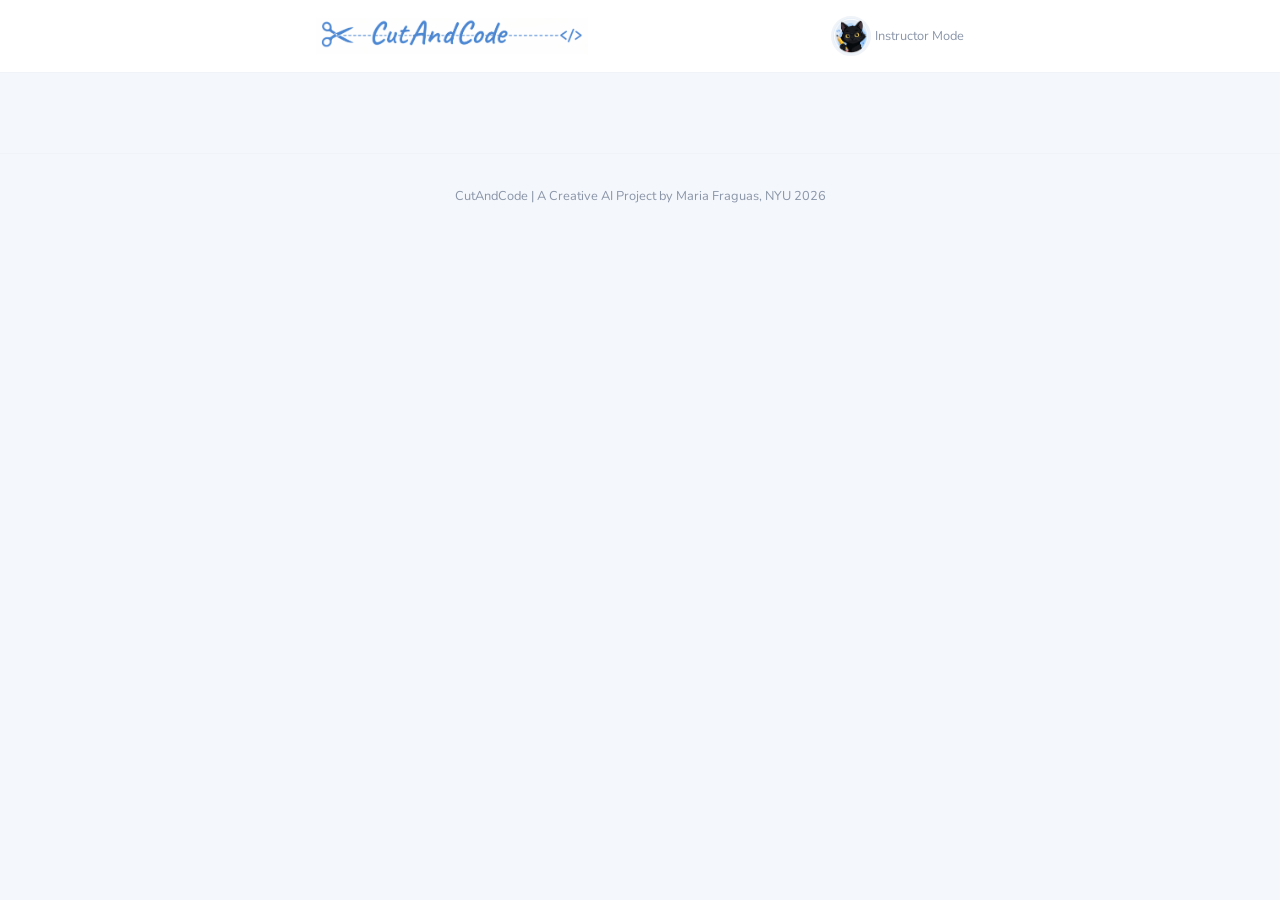
==== commit 6c152f06: "v4: Drag-and-drop interactions, 10 new tutorials, tree traversals, ArrayQueue resize New tutorials: " ====
--- a/index.html
+++ b/index.html
@@ -8,23 +8,26 @@
   <link rel="preconnect" href="https://fonts.googleapis.com">
   <link rel="preconnect" href="https://fonts.gstatic.com" crossorigin>
   <link href="https://fonts.googleapis.com/css2?family=Caveat:wght@400;700&family=Nunito:wght@400;500;600;700;800&family=Quicksand:wght@400;500;600;700&display=swap" rel="stylesheet">
-  <link rel="stylesheet" href="css/variables.css?v=7">
-  <link rel="stylesheet" href="css/reset.css?v=7">
-  <link rel="stylesheet" href="css/layout.css?v=7">
-  <link rel="stylesheet" href="css/components.css?v=7">
-  <link rel="stylesheet" href="css/tutorial.css?v=7">
-  <link rel="stylesheet" href="css/animations.css?v=7">
-  <link rel="stylesheet" href="css/instructor.css?v=7">
+  <link rel="stylesheet" href="css/variables.css?v=8">
+  <link rel="stylesheet" href="css/reset.css?v=8">
+  <link rel="stylesheet" href="css/layout.css?v=8">
+  <link rel="stylesheet" href="css/components.css?v=8">
+  <link rel="stylesheet" href="css/tutorial.css?v=8">
+  <link rel="stylesheet" href="css/animations.css?v=8">
+  <link rel="stylesheet" href="css/instructor.css?v=8">
+  <link rel="stylesheet" href="css/interactions.css?v=1">
 </head>
 <body>
 
   <!-- HEADER -->
   <header class="app-header">
     <div class="container">
-      <div class="app-logo" onclick="location.hash='#/'">CutAndCode</div>
+      <div class="app-logo" onclick="location.hash='#/'" aria-label="CutAndCode Home">
+        <img src="images for graphics/cutandcode-logo.png" alt="CutAndCode" class="logo-img" />
+      </div>
       <nav class="breadcrumb" id="breadcrumb"></nav>
       <a class="instructor-toggle" href="#/instructor">
-        <span class="instructor-toggle-icon">&#128272;</span> Instructor Mode
+        <img class="instructor-toggle-img" src="images for graphics/doodles/instructor-cat.png" alt="Instructor cat" /> Instructor Mode
       </a>
     </div>
   </header>
@@ -35,16 +38,31 @@
 
       <!-- VIEW: Welcome / Landing -->
       <section id="view-welcome" class="view">
-        <div class="welcome-content slide-up">
-          <div class="welcome-emoji">&#9997;&#65039;</div>
+        <!-- Animated floating doodles background -->
+        <div class="hero-scene">
+          <img class="hero-float hero-float-scissors" src="images for graphics/doodles/scissors.jpeg" alt="" aria-hidden="true" />
+          <img class="hero-float hero-float-tape" src="images for graphics/doodles/tape.jpeg" alt="" aria-hidden="true" />
+          <img class="hero-float hero-float-pencils" src="images for graphics/doodles/The Little Things - Pencils.png" alt="" aria-hidden="true" />
+          <img class="hero-float hero-float-sticky" src="images for graphics/doodles/Dayflow - Sticky Notes.png" alt="" aria-hidden="true" />
+          <img class="hero-float hero-float-bulb" src="images for graphics/doodles/Dayflow - Light Bulb.png" alt="" aria-hidden="true" />
+          <img class="hero-float hero-float-clips" src="images for graphics/doodles/paper clips.jpeg" alt="" aria-hidden="true" />
+          <img class="hero-float hero-float-markers" src="images for graphics/doodles/The Little Things - Markers.png" alt="" aria-hidden="true" />
+          <img class="hero-float hero-float-coin" src="images for graphics/doodles/Hands - Coin.png" alt="" aria-hidden="true" />
+          <img class="hero-abstract" src="images for graphics/doodles/Dayflow - Abstract 5.png" alt="" aria-hidden="true" />
+        </div>
+
+        <div class="welcome-content">
+          <div class="hero-character-wrap">
+            <img class="hero-character" src="images for graphics/doodles/Dayflow - Sitting.png" alt="Student learning with hands-on activities" />
+          </div>
           <h1 class="welcome-title">Learn algorithms with your hands, not just your eyes.</h1>
           <p class="welcome-description">
             CutAndCode turns abstract data structures and algorithms into hands-on activities
-            you can build with paper, scissors, bowls, and everyday items.
-            No code. No screens. Just you, understanding how things really work.
+            you can build with every-day items you have at home.
+            First you'll understand the algorithm, then you'll be ready to code.
           </p>
           <p class="welcome-who">
-            Built for NYU CS 1134 students, especially those who learn best by doing.
+            Built for Data Structures and Algorithms students, especially those who learn best by doing.
           </p>
           <button class="btn btn-primary welcome-cta" onclick="location.hash='#/topics'">
             Let's get started
@@ -90,7 +108,7 @@
   </footer>
 
   <!-- SCRIPTS -->
-  <script type="module" src="js/app.js?v=7"></script>
+  <script type="module" src="js/app.js?v=8"></script>
 
 </body>
 </html>
--- a/css/layout.css
+++ b/css/layout.css
@@ -21,11 +21,15 @@
 }
 
 .app-logo {
-  font-family: var(--font-hand);
-  font-size: 1.6rem;
-  font-weight: 700;
-  color: var(--color-primary);
   cursor: pointer;
+  display: flex;
+  align-items: center;
+  flex-shrink: 0;
+}
+
+.logo-img {
+  height: 36px;
+  width: auto;
 }
 
 .breadcrumb {
@@ -72,14 +76,61 @@
 }
 
 /* Welcome page */
+#view-welcome {
+  position: relative;
+  overflow: hidden;
+}
+
+.hero-scene {
+  position: absolute;
+  inset: 0;
+  pointer-events: none;
+  z-index: 0;
+  overflow: hidden;
+}
+
+.hero-abstract {
+  position: absolute;
+  top: -40px;
+  right: -60px;
+  width: 320px;
+  opacity: 0.12;
+  animation: heroSpin 40s linear infinite;
+}
+
+.hero-float {
+  position: absolute;
+  width: 60px;
+  opacity: 0;
+  animation: heroFloatIn 0.8s ease-out forwards, heroBob 4s ease-in-out infinite;
+  filter: drop-shadow(2px 4px 8px rgba(0,0,0,0.1));
+}
+
+.hero-float-scissors { top: 8%; left: 5%; width: 55px; animation-delay: 0.2s, 0.2s; mix-blend-mode: multiply; }
+.hero-float-tape { top: 15%; right: 8%; width: 60px; animation-delay: 0.4s, 0.4s; mix-blend-mode: multiply; }
+.hero-float-pencils { top: 55%; left: 3%; width: 50px; animation-delay: 0.6s, 0.6s; }
+.hero-float-sticky { bottom: 20%; right: 5%; width: 55px; animation-delay: 0.8s, 0.8s; }
+.hero-float-bulb { top: 5%; left: 45%; width: 48px; animation-delay: 0.3s, 0.3s; }
+.hero-float-clips { bottom: 15%; left: 10%; width: 50px; animation-delay: 1s, 1s; mix-blend-mode: multiply; }
+.hero-float-markers { top: 40%; right: 3%; width: 48px; animation-delay: 0.5s, 0.5s; }
+.hero-float-coin { bottom: 30%; right: 15%; width: 40px; animation-delay: 0.7s, 0.7s; }
+
 .welcome-content {
   text-align: center;
   padding: var(--spacing-2xl) 0;
+  position: relative;
+  z-index: 1;
 }
 
-.welcome-emoji {
-  font-size: 3rem;
+.hero-character-wrap {
   margin-bottom: var(--spacing-lg);
+  animation: heroCharacterIn 1s ease-out 0.1s both;
+}
+
+.hero-character {
+  width: 180px;
+  height: auto;
+  filter: drop-shadow(4px 6px 12px rgba(0,0,0,0.12));
 }
 
 .welcome-title {
@@ -89,6 +140,7 @@
   line-height: 1.3;
   margin-bottom: var(--spacing-lg);
   color: var(--color-text);
+  animation: heroTextIn 0.7s ease-out 0.3s both;
 }
 
 .welcome-description {
@@ -99,16 +151,19 @@
   max-width: 520px;
   margin-left: auto;
   margin-right: auto;
+  animation: heroTextIn 0.7s ease-out 0.5s both;
 }
 
 .welcome-who {
   font-size: 0.9rem;
   color: var(--color-text-light);
   margin-bottom: var(--spacing-xl);
+  animation: heroTextIn 0.7s ease-out 0.65s both;
 }
 
 .welcome-cta {
   font-size: 1.1rem;
+  animation: heroCTAIn 0.8s ease-out 0.8s both;
 }
 
 /* Responsive */
@@ -120,4 +175,16 @@
   main {
     padding: var(--spacing-lg) 0;
   }
+
+  .hero-character {
+    width: 130px;
+  }
+
+  .hero-float {
+    width: 40px !important;
+  }
+
+  .hero-abstract {
+    width: 200px;
+  }
 }
--- a/css/components.css
+++ b/css/components.css
@@ -78,8 +78,8 @@
 }
 
 .topic-card:hover {
-  box-shadow: var(--shadow-hover);
-  transform: translateY(-2px);
+  transform: translateY(-3px);
+  box-shadow: 0 6px 20px rgba(0,0,0,0.08);
 }
 
 .topic-card-icon {
--- a/css/tutorial.css
+++ b/css/tutorial.css
@@ -27,6 +27,15 @@
 .material-emoji {
   font-size: 1.5rem;
   flex-shrink: 0;
+}
+
+.material-doodle {
+  width: 44px;
+  height: 44px;
+  object-fit: contain;
+  border-radius: 8px;
+  flex-shrink: 0;
+  mix-blend-mode: multiply;
 }
 
 .material-info-name {
@@ -126,8 +135,8 @@
   box-shadow: var(--shadow-sm);
   border-left: 4px solid var(--color-primary);
   opacity: 0;
-  transform: translateY(12px);
-  animation: stepReveal 0.4s ease forwards;
+  transform: translateX(30px);
+  animation: stepSlideIn 0.4s ease-out forwards;
 }
 
 .step-header {
@@ -329,19 +338,19 @@
 
 /* Flashcard styles */
 .flashcard {
-  perspective: 600px;
+  perspective: 800px;
   cursor: pointer;
-  min-height: 60px;
+  min-height: 100px;
 }
 
 .flashcard-inner {
   position: relative;
-  transition: transform 0.4s ease;
+  transition: transform 0.5s ease;
   transform-style: preserve-3d;
 }
 
 .flashcard.flipped .flashcard-inner {
-  transform: rotateX(180deg);
+  transform: rotateY(180deg);
 }
 
 .flashcard-front,
@@ -369,25 +378,16 @@
   letter-spacing: 0.5px;
 }
 
-.flashcard.flipped .flashcard-front {
-  visibility: hidden;
+.flashcard-back {
+  background: var(--color-success-light);
+  border: 1px solid var(--color-success);
+  transform: rotateY(180deg);
   position: absolute;
   top: 0;
   left: 0;
   right: 0;
 }
 
-.flashcard-back {
-  background: var(--color-success-light);
-  border: 1px solid var(--color-success);
-  display: none;
-}
-
-.flashcard.flipped .flashcard-back {
-  display: block;
-  transform: rotateX(180deg);
-}
-
 /* Materials note */
 .materials-note {
   padding: var(--spacing-md);
--- a/css/animations.css
+++ b/css/animations.css
@@ -1,7 +1,16 @@
-@keyframes stepReveal {
+/* ============================================
+   BASE KEYFRAMES
+   ============================================ */
+
+@keyframes fadeIn {
+  from { opacity: 0; }
+  to { opacity: 1; }
+}
+
+@keyframes slideUp {
   from {
     opacity: 0;
-    transform: translateY(12px);
+    transform: translateY(20px);
   }
   to {
     opacity: 1;
@@ -9,12 +18,107 @@
   }
 }
 
-@keyframes fadeIn {
-  from { opacity: 0; }
-  to { opacity: 1; }
-}
-
-@keyframes slideUp {
+/* ============================================
+   STEP BUBBLE ENTRANCE
+   ============================================ */
+
+@keyframes stepSlideIn {
+  0% { opacity: 0; transform: translateX(30px); }
+  70% { transform: translateX(-3px); }
+  100% { opacity: 1; transform: translateX(0); }
+}
+
+/* ============================================
+   DIAGRAM CONTAINER ENTRANCE
+   ============================================ */
+
+@keyframes diagramReveal {
+  from { opacity: 0; transform: scale(0.93); }
+  to { opacity: 1; transform: scale(1); }
+}
+
+.diagram-container {
+  animation: diagramReveal 0.35s ease-out forwards;
+}
+
+/* ============================================
+   NEXT BUTTON PULSE
+   ============================================ */
+
+@keyframes gentlePulse {
+  0%, 100% { box-shadow: 0 0 0 0 rgba(107, 156, 196, 0.4); }
+  50% { box-shadow: 0 0 0 6px rgba(107, 156, 196, 0); }
+}
+
+#next-btn {
+  animation: gentlePulse 2s ease-in-out infinite;
+}
+
+/* ============================================
+   WELCOME PAGE STAGGERED ENTRANCE
+   ============================================ */
+
+/* Welcome stagger is now handled by individual hero animations in layout.css */
+
+/* ============================================
+   CHECKPOINT BOX ENTRANCE
+   ============================================ */
+
+.checkpoint-box {
+  animation: fadeIn 0.3s ease forwards;
+}
+
+/* ============================================
+   TOPIC CARD HOVER LIFT
+   ============================================ */
+
+.topic-card {
+  transition: transform 0.2s ease, box-shadow 0.2s ease;
+}
+
+.topic-card:hover {
+  transform: translateY(-3px);
+  box-shadow: 0 6px 20px rgba(0,0,0,0.08);
+}
+
+/* ============================================
+   HERO / LANDING PAGE ANIMATIONS
+   ============================================ */
+
+@keyframes heroFloatIn {
+  from {
+    opacity: 0;
+    transform: translateY(30px) scale(0.7) rotate(-10deg);
+  }
+  to {
+    opacity: 0.7;
+    transform: translateY(0) scale(1) rotate(0deg);
+  }
+}
+
+@keyframes heroBob {
+  0%, 100% { transform: translateY(0) rotate(0deg); }
+  25% { transform: translateY(-8px) rotate(2deg); }
+  75% { transform: translateY(6px) rotate(-1.5deg); }
+}
+
+@keyframes heroSpin {
+  from { transform: rotate(0deg); }
+  to { transform: rotate(360deg); }
+}
+
+@keyframes heroCharacterIn {
+  from {
+    opacity: 0;
+    transform: translateY(40px) scale(0.85);
+  }
+  to {
+    opacity: 1;
+    transform: translateY(0) scale(1);
+  }
+}
+
+@keyframes heroTextIn {
   from {
     opacity: 0;
     transform: translateY(20px);
@@ -25,6 +129,263 @@
   }
 }
 
+@keyframes heroCTAIn {
+  0% {
+    opacity: 0;
+    transform: translateY(16px) scale(0.9);
+  }
+  70% {
+    transform: translateY(-3px) scale(1.03);
+  }
+  100% {
+    opacity: 1;
+    transform: translateY(0) scale(1);
+  }
+}
+
+/* Vary bob timing per item so they don't all move in sync */
+.hero-float-scissors { animation-duration: 0.8s, 3.8s; }
+.hero-float-tape { animation-duration: 0.8s, 4.4s; }
+.hero-float-pencils { animation-duration: 0.8s, 5s; }
+.hero-float-sticky { animation-duration: 0.8s, 3.5s; }
+.hero-float-bulb { animation-duration: 0.8s, 4.8s; }
+.hero-float-clips { animation-duration: 0.8s, 4.2s; }
+.hero-float-markers { animation-duration: 0.8s, 3.6s; }
+.hero-float-coin { animation-duration: 0.8s, 5.2s; }
+
+/* ============================================
+   HERO TUTORIAL ANIMATIONS (Pringles character)
+   ============================================ */
+
+.hero-animation {
+  text-align: center;
+  margin: var(--spacing-md) 0 var(--spacing-lg);
+  animation: fadeIn 0.6s ease forwards;
+}
+
+/* Chip floating from can to mouth — looping arc path */
+@keyframes chipFloat {
+  0% { transform: translate(0, 0) scale(1); opacity: 1; }
+  30% { transform: translate(-40px, -50px) scale(1.1); opacity: 1; }
+  60% { transform: translate(-70px, -20px) scale(0.9); opacity: 1; }
+  80% { transform: translate(-80px, 0px) scale(0.6); opacity: 0.7; }
+  90% { transform: translate(-80px, 5px) scale(0.3); opacity: 0; }
+  100% { transform: translate(0, 0) scale(1); opacity: 0; }
+}
+
+.hero-chip-float {
+  animation: chipFloat 3s ease-in-out infinite;
+  animation-delay: 0.5s;
+}
+
+/* Arm reaching toward can */
+@keyframes armReach {
+  0%, 100% { transform: translate(0, 0) rotate(0deg); }
+  20% { transform: translate(12px, -8px) rotate(5deg); }
+  50% { transform: translate(18px, -12px) rotate(8deg); }
+  70% { transform: translate(8px, -4px) rotate(3deg); }
+}
+
+.hero-arm-reach {
+  animation: armReach 3s ease-in-out infinite;
+  transform-origin: 90px 120px;
+}
+
+/* Sparkle twinkle */
+@keyframes sparkleTwinkle {
+  0%, 100% { opacity: 0; transform: scale(0.5); }
+  50% { opacity: 0.8; transform: scale(1.2); }
+}
+
+.hero-sparkle {
+  animation: sparkleTwinkle 2s ease-in-out infinite;
+}
+.hero-sparkle-2 {
+  animation-delay: 0.7s;
+  animation-duration: 2.5s;
+}
+.hero-sparkle-3 {
+  animation-delay: 1.4s;
+  animation-duration: 1.8s;
+}
+
+/* ============================================
+   LINKED LIST REVERSE DIAGRAM ANIMATIONS
+   ============================================ */
+
+/* Current node: pulsing yellow highlight */
+@keyframes dllRevPulse {
+  0%, 100% { opacity: 0.3; stroke-width: 2.5px; }
+  50% { opacity: 0.7; stroke-width: 3.5px; }
+}
+
+.dll-rev-pulse {
+  animation: dllRevPulse 1.2s ease-in-out infinite;
+}
+
+/* New reversed arrows: draw in from arrowhead */
+@keyframes dllRevArrowIn {
+  0% {
+    opacity: 0;
+    stroke-dasharray: 60;
+    stroke-dashoffset: 60;
+  }
+  40% {
+    opacity: 0.5;
+  }
+  100% {
+    opacity: 1;
+    stroke-dasharray: 60;
+    stroke-dashoffset: 0;
+  }
+}
+
+.dll-rev-arrow-in {
+  animation: dllRevArrowIn 0.8s ease-out 0.2s both;
+}
+
+/* Arrowhead triangles: pop in */
+@keyframes dllRevHeadPop {
+  0% { opacity: 0; transform: scale(0); }
+  60% { opacity: 1; transform: scale(1.3); }
+  100% { opacity: 1; transform: scale(1); }
+}
+
+polygon.dll-rev-arrow-in {
+  animation: dllRevHeadPop 0.4s ease-out 0.7s both;
+}
+
+/* Being-erased arrows: shrink away with flicker */
+@keyframes dllRevArrowErase {
+  0% { opacity: 0.35; stroke-dashoffset: 0; }
+  30% { opacity: 0.15; }
+  60% { opacity: 0.3; }
+  100% { opacity: 0.1; stroke-dashoffset: 20; }
+}
+
+.dll-rev-arrow-erasing {
+  animation: dllRevArrowErase 1.5s ease-in-out infinite alternate;
+}
+
+/* X mark on erasing arrows: pulse */
+@keyframes dllRevXPulse {
+  0%, 100% { opacity: 0.3; transform: scale(0.9); }
+  50% { opacity: 0.7; transform: scale(1.15); }
+}
+
+.dll-rev-x-mark {
+  animation: dllRevXPulse 1s ease-in-out infinite;
+}
+
+/* ============================================
+   SNAKE OUROBOROS HERO ANIMATION
+   ============================================ */
+
+.snake-hero {
+  text-align: center;
+  margin: var(--spacing-md) 0 var(--spacing-lg);
+  animation: fadeIn 0.6s ease forwards;
+}
+
+@keyframes snakeSlither {
+  0% { stroke-dashoffset: 0; }
+  100% { stroke-dashoffset: -40; }
+}
+
+@keyframes snakeEat {
+  0%, 30% { stroke-dasharray: 200 60; }
+  50% { stroke-dasharray: 140 120; }
+  70% { stroke-dasharray: 100 160; }
+  85% { stroke-dasharray: 60 200; }
+  95% { stroke-dasharray: 30 230; }
+  100% { stroke-dasharray: 200 60; }
+}
+
+@keyframes snakeEyeBlink {
+  0%, 90%, 100% { r: 3; }
+  95% { r: 1; }
+}
+
+@keyframes snakeTongue {
+  0%, 70%, 100% { opacity: 0; transform: scaleX(1); }
+  75%, 95% { opacity: 1; transform: scaleX(1); }
+  85% { opacity: 1; transform: scaleX(1.3); }
+}
+
+/* ============================================
+   GROWTH CURVES ANIMATIONS
+   ============================================ */
+
+@keyframes gcCurveIn {
+  from { stroke-dasharray: 800; stroke-dashoffset: 800; }
+  to { stroke-dasharray: 800; stroke-dashoffset: 0; }
+}
+
+.gc-curve-in {
+  animation: gcCurveIn 1.2s ease-out forwards;
+}
+
+/* ============================================
+   STACK PUSH/POP ANIMATIONS
+   ============================================ */
+
+@keyframes stackPushIn {
+  0% { opacity: 0; transform: translateY(-30px) scale(0.8); }
+  60% { opacity: 1; transform: translateY(4px) scale(1.02); }
+  100% { opacity: 1; transform: translateY(0) scale(1); }
+}
+
+@keyframes stackPopOut {
+  0% { opacity: 1; transform: translateY(0) scale(1); }
+  40% { transform: translateY(-8px) scale(1.05); }
+  100% { opacity: 0; transform: translateY(-40px) scale(0.7); }
+}
+
+.stack-chip-push {
+  animation: stackPushIn 0.35s ease-out forwards;
+}
+
+.stack-chip-pop {
+  animation: stackPopOut 0.35s ease-in forwards;
+}
+
+/* ============================================
+   SORTING SWAP ANIMATION
+   ============================================ */
+
+@keyframes swapBounce {
+  0% { transform: scale(1); }
+  30% { transform: scale(1.1); }
+  60% { transform: scale(0.95); }
+  100% { transform: scale(1); }
+}
+
+.ss-swapped {
+  animation: swapBounce 0.3s ease forwards;
+}
+
+/* ============================================
+   QUEUE ENQUEUE/DEQUEUE ANIMATIONS
+   ============================================ */
+
+@keyframes queueSlideIn {
+  from { opacity: 0; transform: translateX(20px); }
+  to { opacity: 1; transform: translateX(0); }
+}
+
+@keyframes queueSlideOut {
+  from { opacity: 1; transform: translateX(0); }
+  to { opacity: 0; transform: translateX(-20px); }
+}
+
+.q-cell.q-just-filled {
+  animation: queueSlideIn 0.3s ease-out forwards;
+}
+
+/* ============================================
+   UTILITY CLASSES
+   ============================================ */
+
 .fade-in {
   animation: fadeIn 0.3s ease forwards;
 }
@@ -32,3 +393,15 @@
 .slide-up {
   animation: slideUp 0.5s ease forwards;
 }
+
+/* ============================================
+   REDUCED MOTION ACCESSIBILITY
+   ============================================ */
+
+@media (prefers-reduced-motion: reduce) {
+  *, *::before, *::after {
+    animation-duration: 0.01ms !important;
+    animation-iteration-count: 1 !important;
+    transition-duration: 0.01ms !important;
+  }
+}
--- a/css/instructor.css
+++ b/css/instructor.css
@@ -192,6 +192,66 @@
   min-width: 200px;
 }
 
+/* Publish button spinner */
+.publish-spinner {
+  display: inline-block;
+  width: 14px;
+  height: 14px;
+  border: 2px solid rgba(255,255,255,0.3);
+  border-top-color: white;
+  border-radius: 50%;
+  animation: spin 0.6s linear infinite;
+  vertical-align: middle;
+  margin-right: 6px;
+}
+
+/* Publish success banner */
+.publish-success {
+  text-align: center;
+  padding: var(--spacing-xl) var(--spacing-lg);
+  animation: publishReveal 0.5s ease forwards;
+}
+
+@keyframes publishReveal {
+  from {
+    opacity: 0;
+    transform: scale(0.9) translateY(10px);
+  }
+  to {
+    opacity: 1;
+    transform: scale(1) translateY(0);
+  }
+}
+
+.publish-success-icon {
+  width: 48px;
+  height: 48px;
+  border-radius: 50%;
+  background: var(--color-success);
+  color: white;
+  font-size: 1.5rem;
+  font-weight: 700;
+  display: flex;
+  align-items: center;
+  justify-content: center;
+  margin: 0 auto var(--spacing-md);
+}
+
+.publish-success-title {
+  font-family: var(--font-display);
+  font-size: 1.3rem;
+  font-weight: 700;
+  color: var(--color-text);
+  margin-bottom: var(--spacing-sm);
+}
+
+.publish-success-text {
+  font-size: 0.95rem;
+  color: var(--color-text-muted);
+  margin-bottom: var(--spacing-lg);
+  line-height: 1.6;
+}
+
 /* Hidden utility */
 .hidden {
   display: none !important;
@@ -252,6 +312,42 @@
   margin-bottom: var(--spacing-xs);
 }
 
+/* Refinement Section */
+.refinement-section {
+  margin-top: var(--spacing-lg);
+  padding-top: var(--spacing-md);
+  border-top: 1px solid var(--color-border-light);
+}
+
+.refinement-section .instructor-textarea {
+  margin-top: var(--spacing-xs);
+  margin-bottom: var(--spacing-sm);
+}
+
+.refinement-section .btn-accent {
+  background: var(--color-accent);
+  color: white;
+  border: none;
+  cursor: pointer;
+  transition: opacity 0.2s;
+}
+
+.refinement-section .btn-accent:hover {
+  opacity: 0.85;
+}
+
+.refinement-section .btn-accent:disabled {
+  opacity: 0.5;
+  cursor: not-allowed;
+}
+
+.revision-count {
+  font-size: 0.8rem;
+  color: var(--color-success);
+  margin-top: var(--spacing-sm);
+  font-weight: 600;
+}
+
 .preview-actions {
   display: flex;
   gap: var(--spacing-md);
@@ -325,9 +421,13 @@
   border-radius: var(--radius-sm);
 }
 
-.material-kit-emoji {
-  font-size: 1.3rem;
-  line-height: 1;
+.material-kit-img {
+  width: 40px;
+  height: 40px;
+  object-fit: contain;
+  border-radius: 6px;
+  flex-shrink: 0;
+  mix-blend-mode: multiply;
 }
 
 .material-kit-name {
@@ -352,8 +452,17 @@
   color: var(--color-primary);
 }
 
-.instructor-toggle-icon {
-  font-size: 0.9rem;
+.instructor-toggle-img {
+  width: 40px;
+  height: 40px;
+  object-fit: cover;
+  border-radius: 50%;
+  border: 2px solid var(--color-border-light);
+  transition: border-color 0.2s;
+}
+
+.instructor-toggle:hover .instructor-toggle-img {
+  border-color: var(--color-primary);
 }
 
 /* Responsive */
--- a/css/interactions.css
+++ b/css/interactions.css
@@ -0,0 +1,712 @@
+/* ============================================
+   DRAG-AND-DROP INTERACTION SYSTEM
+   ============================================ */
+
+.interaction-zone {
+  margin: var(--spacing-md) 0;
+  padding: var(--spacing-lg);
+  background: linear-gradient(135deg, #FAFCFE 0%, #F0F4F8 100%);
+  border: 2px solid var(--color-primary);
+  border-radius: var(--radius-md);
+  box-shadow: 0 2px 12px rgba(107, 156, 196, 0.12);
+}
+
+.interaction-label {
+  font-family: var(--font-display);
+  font-weight: 700;
+  font-size: 0.95rem;
+  color: var(--color-primary);
+  margin-bottom: var(--spacing-md);
+  text-align: center;
+}
+
+.interaction-layout {
+  display: flex;
+  align-items: center;
+  justify-content: center;
+  gap: var(--spacing-lg);
+  flex-wrap: wrap;
+}
+
+.interaction-arrow {
+  font-size: 1.8rem;
+  color: var(--color-primary);
+  opacity: 0.4;
+  flex-shrink: 0;
+}
+
+/* ============================================
+   CARD SOURCE (HAND)
+   ============================================ */
+
+.interaction-hand {
+  display: flex;
+  flex-direction: column;
+  gap: var(--spacing-sm);
+  min-width: 100px;
+}
+
+.drag-card {
+  padding: 10px 18px;
+  background: white;
+  border: 2px solid #B0C0D0;
+  border-radius: 6px;
+  font-family: 'Caveat', cursive;
+  font-size: 1.2rem;
+  font-weight: 700;
+  color: #2A3040;
+  text-align: center;
+  cursor: grab;
+  user-select: none;
+  transition: transform 0.15s ease, box-shadow 0.15s ease, opacity 0.3s ease;
+  box-shadow: 1px 2px 4px rgba(0,0,0,0.08);
+  position: relative;
+}
+
+.drag-card::before {
+  content: "⠿";
+  position: absolute;
+  left: 6px;
+  top: 50%;
+  transform: translateY(-50%);
+  font-size: 0.7rem;
+  color: #B0C0D0;
+  font-family: sans-serif;
+}
+
+.drag-card:hover {
+  transform: translateY(-2px) rotate(-1deg);
+  box-shadow: 2px 4px 10px rgba(0,0,0,0.12);
+  border-color: var(--color-primary);
+}
+
+.drag-card:active, .drag-card.dragging {
+  cursor: grabbing;
+  transform: rotate(-3deg) scale(1.05);
+  box-shadow: 3px 6px 16px rgba(0,0,0,0.15);
+  z-index: 10;
+}
+
+.drag-card.card-placed {
+  opacity: 0;
+  transform: scale(0.8);
+  pointer-events: none;
+}
+
+.touch-clone {
+  border: 2px solid var(--color-primary);
+  background: white;
+  border-radius: 6px;
+  font-family: 'Caveat', cursive;
+  font-size: 1.2rem;
+  font-weight: 700;
+  color: #2A3040;
+  text-align: center;
+  padding: 10px 18px;
+  box-shadow: 4px 8px 20px rgba(0,0,0,0.2);
+}
+
+/* ============================================
+   STACK DROP ZONE
+   ============================================ */
+
+.interaction-stack-area {
+  flex-shrink: 0;
+}
+
+.interactive-stack-container {
+  position: relative;
+}
+
+.stack-drop-overlay {
+  position: absolute;
+  top: 0;
+  left: 0;
+  right: 0;
+  bottom: 0;
+  z-index: 5;
+  border-radius: 8px;
+  transition: background 0.2s ease, border-color 0.2s ease;
+  border: 2px solid transparent;
+}
+
+.stack-drop-overlay.drag-over {
+  background: rgba(107, 156, 196, 0.08);
+  border-color: var(--color-primary);
+  border-style: dashed;
+}
+
+/* Pop handle (invisible overlay on top chip) */
+.stack-chip.is-top {
+  cursor: grab;
+  border-radius: 14px;
+  z-index: 6;
+  border: 2px dashed var(--color-primary);
+  opacity: 0.3;
+  transition: opacity 0.2s ease;
+}
+
+.stack-chip.is-top:hover {
+  opacity: 0.5;
+  cursor: grab;
+}
+
+/* ============================================
+   DISCARD ZONE (for pop)
+   ============================================ */
+
+.interaction-discard {
+  width: 100px;
+  height: 100px;
+  border: 2px dashed #C4889B;
+  border-radius: var(--radius-md);
+  display: flex;
+  align-items: center;
+  justify-content: center;
+  transition: background 0.2s ease, border-color 0.2s ease;
+}
+
+.discard-label {
+  font-family: 'Caveat', cursive;
+  font-size: 0.95rem;
+  color: #C4889B;
+  opacity: 0.7;
+}
+
+.interaction-discard.drag-over {
+  background: rgba(196, 136, 155, 0.1);
+  border-color: #C4889B;
+  border-style: solid;
+}
+
+/* ============================================
+   FEEDBACK MESSAGES
+   ============================================ */
+
+.interaction-feedback {
+  margin-top: var(--spacing-md);
+  padding: var(--spacing-sm) var(--spacing-md);
+  border-radius: var(--radius-sm);
+  font-size: 0.9rem;
+  text-align: center;
+  font-weight: 600;
+  transition: opacity 0.3s ease;
+}
+
+.interaction-feedback.hidden {
+  display: none;
+}
+
+.feedback-success {
+  background: var(--color-success-light);
+  color: #3D7A3D;
+  border: 1px solid var(--color-success);
+}
+
+.feedback-error {
+  background: #FFF8F0;
+  color: #8A6A30;
+  border: 1px solid #E8D4A0;
+}
+
+.feedback-complete {
+  background: var(--color-primary-light);
+  color: var(--color-primary);
+  border: 1px solid var(--color-primary);
+  font-size: 1rem;
+}
+
+/* ============================================
+   RESPONSIVE
+   ============================================ */
+
+@media (max-width: 500px) {
+  .interaction-layout {
+    flex-direction: column;
+  }
+  .interaction-arrow {
+    transform: rotate(90deg);
+  }
+  .interaction-hand {
+    flex-direction: row;
+    flex-wrap: wrap;
+    justify-content: center;
+  }
+}
+
+/* ============================================
+   SLIDING WINDOW INTERACTION
+   ============================================ */
+
+.sw-container {
+  display: flex;
+  flex-direction: column;
+  align-items: center;
+  gap: var(--spacing-md);
+}
+
+.sw-array {
+  --sw-cell-size: 60px;
+  --sw-cell-gap: 6px;
+  display: flex;
+  gap: var(--sw-cell-gap);
+  position: relative;
+  padding: 12px 8px;
+  touch-action: pan-y;
+}
+
+.sw-cell {
+  width: var(--sw-cell-size);
+  height: var(--sw-cell-size);
+  display: flex;
+  flex-direction: column;
+  align-items: center;
+  justify-content: center;
+  border-radius: 8px;
+  background: var(--color-surface);
+  border: 2px solid #D0D8E0;
+  transition: opacity 0.3s ease, transform 0.3s ease, border-color 0.3s ease;
+  position: relative;
+  z-index: 1;
+}
+
+.sw-cell-value {
+  font-family: 'Caveat', cursive;
+  font-size: 1.6rem;
+  font-weight: 700;
+  color: var(--color-text);
+  line-height: 1;
+}
+
+.sw-cell-index {
+  font-family: 'Caveat', cursive;
+  font-size: 0.8rem;
+  color: var(--color-text-light);
+  margin-top: 2px;
+}
+
+.sw-cell.sw-in-window {
+  border-color: var(--color-primary);
+  background: var(--color-primary-light);
+  transform: translateY(-4px);
+  box-shadow: 0 4px 12px rgba(107, 156, 196, 0.2);
+}
+
+.sw-cell.sw-outside {
+  opacity: 0.4;
+}
+
+.sw-frame {
+  position: absolute;
+  top: 4px;
+  height: calc(100% - 8px);
+  border: 3px solid var(--color-primary);
+  border-radius: 12px;
+  pointer-events: none;
+  z-index: 0;
+  transition: left 0.35s ease;
+  background: rgba(107, 156, 196, 0.04);
+}
+
+.sw-frame-label {
+  position: absolute;
+  top: -20px;
+  left: 50%;
+  transform: translateX(-50%);
+  font-family: 'Caveat', cursive;
+  font-size: 0.85rem;
+  font-weight: 700;
+  color: var(--color-primary);
+  white-space: nowrap;
+}
+
+.sw-controls {
+  display: flex;
+  gap: var(--spacing-sm);
+  align-items: center;
+}
+
+.sw-btn {
+  min-width: 44px;
+  padding: 8px 16px !important;
+  font-size: 0.95rem;
+}
+
+.sw-info {
+  background: var(--color-surface);
+  border: 1px solid var(--color-border);
+  border-radius: var(--radius-md);
+  padding: var(--spacing-md);
+  width: 100%;
+  max-width: 360px;
+}
+
+.sw-info-row {
+  display: flex;
+  align-items: center;
+  gap: var(--spacing-sm);
+  margin-bottom: 6px;
+  font-size: 0.9rem;
+}
+
+.sw-info-label {
+  font-weight: 600;
+  color: var(--color-text-muted);
+  min-width: 90px;
+}
+
+.sw-info-value {
+  font-family: 'Caveat', cursive;
+  font-size: 1.15rem;
+  font-weight: 700;
+  color: var(--color-text);
+}
+
+.sw-info-detail {
+  font-size: 0.8rem;
+  color: var(--color-text-light);
+  margin-left: var(--spacing-xs);
+}
+
+.sw-info-change {
+  background: #FFF8F0;
+  border-radius: 6px;
+  padding: 4px 10px;
+  margin: 4px 0;
+  justify-content: center;
+}
+
+.sw-leaving {
+  color: #C4889B;
+  font-weight: 700;
+}
+
+.sw-entering {
+  color: var(--color-success);
+  font-weight: 700;
+}
+
+.sw-info-best {
+  border-top: 1px solid var(--color-border-light);
+  padding-top: 6px;
+  margin-top: 4px;
+}
+
+.sw-info-best .sw-info-value {
+  color: var(--color-primary);
+}
+
+.sw-progress {
+  text-align: center;
+  font-size: 0.8rem;
+  color: var(--color-text-light);
+  margin-top: 6px;
+}
+
+@media (max-width: 500px) {
+  .sw-array {
+    --sw-cell-size: 44px;
+    --sw-cell-gap: 4px;
+  }
+  .sw-cell-value {
+    font-size: 1.2rem;
+  }
+}
+
+/* ============================================
+   DRAW CURVE INTERACTION
+   ============================================ */
+
+.dc-zone {
+  background: linear-gradient(135deg, #FEFCFA 0%, #F8F4F0 100%) !important;
+}
+
+.dc-prompt {
+  font-family: var(--font-display);
+  font-weight: 700;
+  font-size: 1.15rem;
+  color: var(--color-text);
+  text-align: center;
+  margin-bottom: var(--spacing-md);
+  padding: var(--spacing-sm) var(--spacing-md);
+  background: white;
+  border-radius: var(--radius-sm);
+  border: 1px solid var(--color-border-light);
+}
+
+.dc-graph-wrap {
+  border: 2px solid var(--color-border);
+  border-radius: var(--radius-md);
+  background: white;
+  overflow: hidden;
+}
+
+.dc-controls {
+  display: flex;
+  gap: var(--spacing-sm);
+  justify-content: center;
+  margin-top: var(--spacing-md);
+}
+
+.dc-btn {
+  min-width: 44px;
+}
+
+.dc-progress {
+  text-align: center;
+  font-size: 0.85rem;
+  color: var(--color-text-light);
+  margin-top: var(--spacing-sm);
+  font-weight: 600;
+}
+
+/* ============================================
+   QUEUE INTERACTION
+   ============================================ */
+
+.q-container {
+  display: flex;
+  align-items: center;
+  justify-content: center;
+  gap: var(--spacing-md);
+  flex-wrap: wrap;
+}
+
+.q-array {
+  display: flex;
+  gap: 3px;
+  position: relative;
+  padding: 8px;
+  background: linear-gradient(180deg, #EBF3FA 0%, #E0ECF6 100%);
+  border: 2px solid #6B9CC4;
+  border-radius: 8px;
+}
+
+.q-cell {
+  width: 56px;
+  height: 56px;
+  display: flex;
+  flex-direction: column;
+  align-items: center;
+  justify-content: center;
+  border-radius: 6px;
+  background: white;
+  border: 1.5px solid #D0D8E0;
+  transition: background 0.3s ease, border-color 0.3s ease, transform 0.2s ease;
+  position: relative;
+}
+
+.q-cell.q-filled {
+  background: #F0EDF5;
+  border-color: #A098C4;
+}
+
+.q-cell.q-is-front {
+  border-color: #6B9CC4;
+  border-width: 2.5px;
+  box-shadow: 0 0 0 2px rgba(107, 156, 196, 0.2);
+}
+
+.q-cell.q-is-back {
+  border-style: dashed;
+  border-color: #8CB89B;
+}
+
+.q-cell-value {
+  font-family: 'Caveat', cursive;
+  font-size: 1.5rem;
+  font-weight: 700;
+  color: #2A3040;
+  line-height: 1;
+}
+
+.q-cell-index {
+  font-family: 'Caveat', cursive;
+  font-size: 0.75rem;
+  color: #8A95A8;
+  margin-top: 2px;
+}
+
+.q-label {
+  font-family: 'Caveat', cursive;
+  font-weight: 700;
+  font-size: 0.95rem;
+  flex-shrink: 0;
+}
+
+.q-out-label { color: #6B9CC4; }
+.q-in-label { color: #8CB89B; }
+
+.q-hand {
+  display: flex;
+  flex-direction: column;
+  gap: var(--spacing-xs);
+  min-width: 70px;
+}
+
+.q-drop-overlay {
+  position: absolute;
+  top: 0;
+  left: 0;
+  right: 0;
+  bottom: 0;
+  z-index: 5;
+  border-radius: 6px;
+  transition: background 0.2s ease;
+  border: 2px solid transparent;
+}
+
+.q-drop-overlay.drag-over {
+  background: rgba(140, 184, 155, 0.12);
+  border-color: #8CB89B;
+  border-style: dashed;
+}
+
+.q-front-cell {
+  cursor: grab;
+}
+
+.q-drag-handle {
+  position: absolute;
+  top: 0;
+  left: 0;
+  right: 0;
+  bottom: 0;
+  cursor: grab;
+  z-index: 6;
+  border: 2px dashed #6B9CC4;
+  border-radius: 6px;
+  opacity: 0.3;
+  transition: opacity 0.2s ease;
+}
+
+.q-drag-handle:hover {
+  opacity: 0.5;
+}
+
+.q-pointers {
+  display: flex;
+  gap: var(--spacing-lg);
+  justify-content: center;
+  margin-top: var(--spacing-sm);
+}
+
+.q-ptr {
+  font-family: 'Caveat', cursive;
+  font-size: 0.95rem;
+  font-weight: 700;
+  padding: 2px 10px;
+  border-radius: 4px;
+}
+
+.q-ptr-front {
+  color: #6B9CC4;
+  background: rgba(107, 156, 196, 0.1);
+}
+
+.q-ptr-back, .q-ptr-size {
+  color: #8CB89B;
+  background: rgba(140, 184, 155, 0.1);
+}
+
+/* ============================================
+   SORTING SWAP INTERACTION
+   ============================================ */
+
+.ss-container {
+  display: flex;
+  justify-content: center;
+}
+
+.ss-array {
+  display: flex;
+  gap: 8px;
+  padding: 12px;
+}
+
+.ss-cell {
+  width: 64px;
+  height: 72px;
+  display: flex;
+  flex-direction: column;
+  align-items: center;
+  justify-content: center;
+  border-radius: 8px;
+  background: white;
+  border: 2px solid #D0D8E0;
+  transition: transform 0.15s ease, box-shadow 0.15s ease, border-color 0.2s ease;
+  position: relative;
+  user-select: none;
+}
+
+.ss-cell.ss-swappable {
+  border-color: #E8785A;
+  background: #FFF8F4;
+  cursor: pointer;
+  box-shadow: 0 2px 8px rgba(232, 120, 90, 0.15);
+}
+
+.ss-cell.ss-swappable:hover {
+  transform: translateY(-4px);
+  box-shadow: 0 4px 14px rgba(232, 120, 90, 0.25);
+}
+
+.ss-cell.ss-selected {
+  border-color: #D4B86A;
+  background: #FFF8E0;
+  transform: translateY(-6px) scale(1.05);
+  box-shadow: 0 6px 18px rgba(212, 184, 106, 0.3);
+}
+
+.ss-cell.ss-swapped {
+  border-color: #8CB89B;
+  background: #EDF5F0;
+}
+
+.ss-cell-value {
+  font-family: 'Caveat', cursive;
+  font-size: 1.8rem;
+  font-weight: 700;
+  color: #2A3040;
+  line-height: 1;
+}
+
+.ss-cell-index {
+  font-family: 'Caveat', cursive;
+  font-size: 0.8rem;
+  color: #8A95A8;
+  margin-top: 4px;
+}
+
+/* ============================================
+   REDUCED MOTION
+   ============================================ */
+
+@media (prefers-reduced-motion: reduce) {
+  .drag-card,
+  .drag-card:hover,
+  .drag-card:active,
+  .drag-card.card-placed,
+  .ss-cell,
+  .ss-cell.ss-swappable,
+  .ss-cell.ss-selected {
+    transition: none;
+    transform: none;
+  }
+}
+
+@media (max-width: 500px) {
+  .q-container {
+    flex-direction: column;
+  }
+  .q-cell {
+    width: 44px;
+    height: 44px;
+  }
+  .q-cell-value { font-size: 1.2rem; }
+  .ss-cell {
+    width: 50px;
+    height: 58px;
+  }
+  .ss-cell-value { font-size: 1.4rem; }
+}
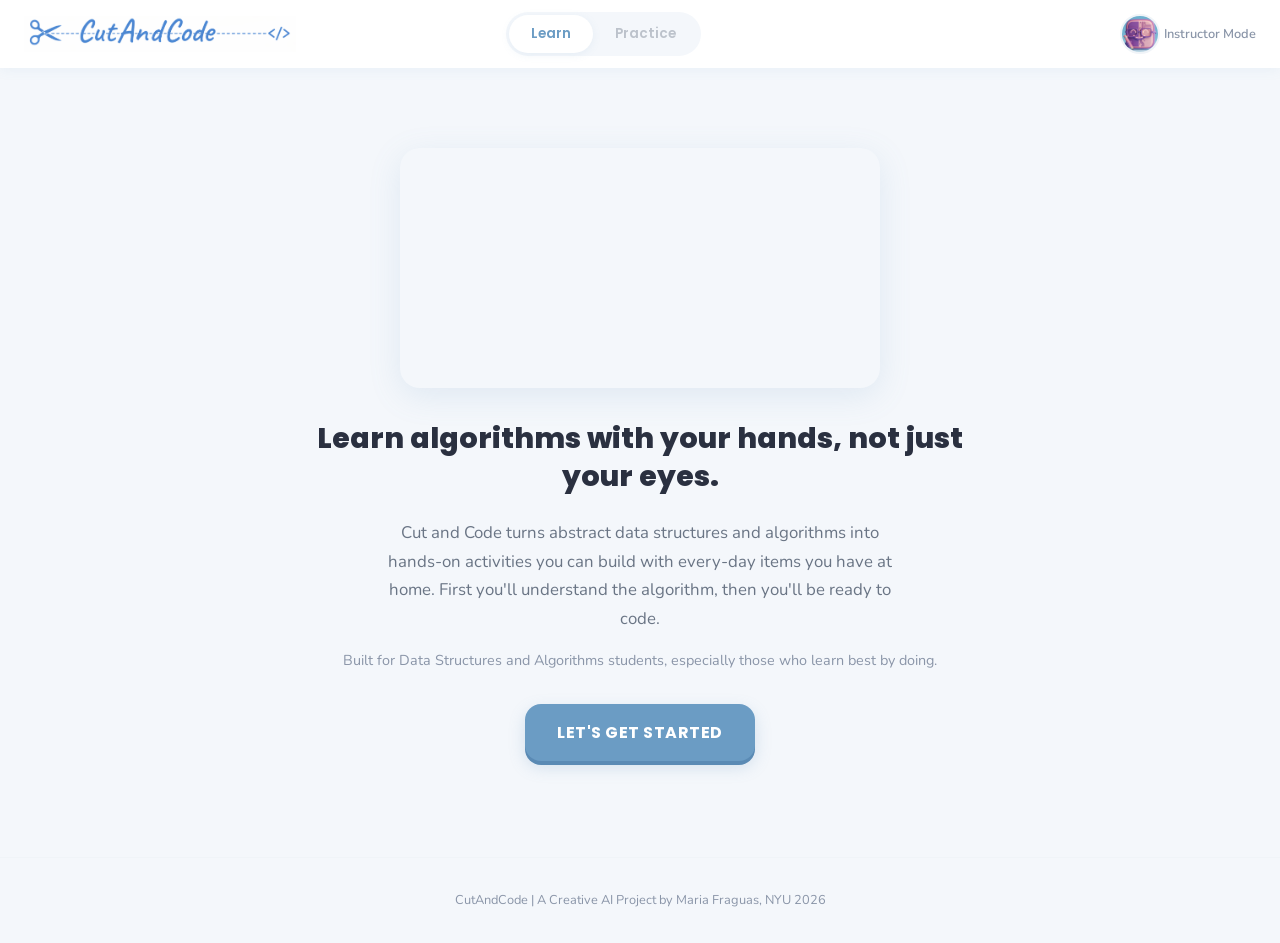
==== commit 31840396: "UI redesign: Poppins font, Codi mascot, full-width header, new material icons - Add Poppins as displ" ====
--- a/index.html
+++ b/index.html
@@ -7,27 +7,31 @@
   <meta name="description" content="Interactive physical tutorials for learning data structures and algorithms. Built for kinesthetic learners.">
   <link rel="preconnect" href="https://fonts.googleapis.com">
   <link rel="preconnect" href="https://fonts.gstatic.com" crossorigin>
-  <link href="https://fonts.googleapis.com/css2?family=Caveat:wght@400;700&family=Nunito:wght@400;500;600;700;800&family=Quicksand:wght@400;500;600;700&display=swap" rel="stylesheet">
-  <link rel="stylesheet" href="css/variables.css?v=8">
-  <link rel="stylesheet" href="css/reset.css?v=8">
-  <link rel="stylesheet" href="css/layout.css?v=8">
-  <link rel="stylesheet" href="css/components.css?v=8">
-  <link rel="stylesheet" href="css/tutorial.css?v=8">
-  <link rel="stylesheet" href="css/animations.css?v=8">
-  <link rel="stylesheet" href="css/instructor.css?v=8">
+  <link href="https://fonts.googleapis.com/css2?family=Caveat:wght@400;700&family=Nunito:wght@400;500;600;700;800&family=Poppins:wght@400;500;600;700;800&family=Quicksand:wght@400;500;600;700&display=swap" rel="stylesheet">
+  <link rel="stylesheet" href="css/variables.css?v=10">
+  <link rel="stylesheet" href="css/reset.css?v=10">
+  <link rel="stylesheet" href="css/layout.css?v=10">
+  <link rel="stylesheet" href="css/components.css?v=10">
+  <link rel="stylesheet" href="css/tutorial.css?v=10">
+  <link rel="stylesheet" href="css/animations.css?v=10">
+  <link rel="stylesheet" href="css/instructor.css?v=10">
   <link rel="stylesheet" href="css/interactions.css?v=1">
 </head>
 <body>
 
   <!-- HEADER -->
   <header class="app-header">
-    <div class="container">
-      <div class="app-logo" onclick="location.hash='#/'" aria-label="CutAndCode Home">
-        <img src="images for graphics/cutandcode-logo.png" alt="CutAndCode" class="logo-img" />
+    <div class="header-inner">
+      <div class="app-logo" onclick="location.hash='#/'" aria-label="Cut and Code Home">
+        <img src="images for graphics/cutandcode-logo.png" alt="Cut and Code" class="logo-img" />
       </div>
+      <nav class="nav-center">
+        <a class="nav-tab active" onclick="location.hash='#/topics'">Learn</a>
+        <a class="nav-tab disabled" title="Coming soon">Practice</a>
+      </nav>
       <nav class="breadcrumb" id="breadcrumb"></nav>
       <a class="instructor-toggle" href="#/instructor">
-        <img class="instructor-toggle-img" src="images for graphics/doodles/instructor-cat.png" alt="Instructor cat" /> Instructor Mode
+        <img class="instructor-toggle-img" src="images for graphics/mascot/Codi Teacher.png" alt="Codi Teacher" /> Instructor Mode
       </a>
     </div>
   </header>
@@ -37,27 +41,16 @@
     <div class="container">
 
       <!-- VIEW: Welcome / Landing -->
-      <section id="view-welcome" class="view">
-        <!-- Animated floating doodles background -->
-        <div class="hero-scene">
-          <img class="hero-float hero-float-scissors" src="images for graphics/doodles/scissors.jpeg" alt="" aria-hidden="true" />
-          <img class="hero-float hero-float-tape" src="images for graphics/doodles/tape.jpeg" alt="" aria-hidden="true" />
-          <img class="hero-float hero-float-pencils" src="images for graphics/doodles/The Little Things - Pencils.png" alt="" aria-hidden="true" />
-          <img class="hero-float hero-float-sticky" src="images for graphics/doodles/Dayflow - Sticky Notes.png" alt="" aria-hidden="true" />
-          <img class="hero-float hero-float-bulb" src="images for graphics/doodles/Dayflow - Light Bulb.png" alt="" aria-hidden="true" />
-          <img class="hero-float hero-float-clips" src="images for graphics/doodles/paper clips.jpeg" alt="" aria-hidden="true" />
-          <img class="hero-float hero-float-markers" src="images for graphics/doodles/The Little Things - Markers.png" alt="" aria-hidden="true" />
-          <img class="hero-float hero-float-coin" src="images for graphics/doodles/Hands - Coin.png" alt="" aria-hidden="true" />
-          <img class="hero-abstract" src="images for graphics/doodles/Dayflow - Abstract 5.png" alt="" aria-hidden="true" />
-        </div>
-
+      <section id="view-welcome" class="view active">
         <div class="welcome-content">
-          <div class="hero-character-wrap">
-            <img class="hero-character" src="images for graphics/doodles/Dayflow - Sitting.png" alt="Student learning with hands-on activities" />
+          <div class="hero-video-wrap">
+            <video class="hero-video" autoplay muted loop playsinline>
+              <source src="images for graphics/welcome-video.mp4" type="video/mp4">
+            </video>
           </div>
           <h1 class="welcome-title">Learn algorithms with your hands, not just your eyes.</h1>
           <p class="welcome-description">
-            CutAndCode turns abstract data structures and algorithms into hands-on activities
+            Cut and Code turns abstract data structures and algorithms into hands-on activities
             you can build with every-day items you have at home.
             First you'll understand the algorithm, then you'll be ready to code.
           </p>
@@ -72,9 +65,12 @@
 
       <!-- VIEW: Topic Selection -->
       <section id="view-topics" class="view">
-        <div class="section-header">
-          <h2 class="section-title">Pick a topic</h2>
-          <p class="section-subtitle">Choose what you'd like to work on today.</p>
+        <div class="codi-prompt">
+          <img class="codi-img" src="images for graphics/mascot/Codi Winking.png" alt="Codi winking">
+          <div class="codi-speech">
+            <h2 class="section-title">Pick a topic</h2>
+            <p class="section-subtitle">Choose what you'd like to work on today.</p>
+          </div>
         </div>
         <div class="topic-grid" id="topic-grid"></div>
       </section>
@@ -108,7 +104,7 @@
   </footer>
 
   <!-- SCRIPTS -->
-  <script type="module" src="js/app.js?v=8"></script>
+  <script type="module" src="js/app.js?v=10"></script>
 
 </body>
 </html>
--- a/css/variables.css
+++ b/css/variables.css
@@ -27,7 +27,7 @@
   --color-lavender-light: #F0EDF5;
 
   --font-body: 'Nunito', system-ui, -apple-system, sans-serif;
-  --font-display: 'Nunito', sans-serif;
+  --font-display: 'Poppins', sans-serif;
   --font-label: 'Quicksand', sans-serif;
   --font-hand: 'Caveat', cursive;
 
--- a/css/layout.css
+++ b/css/layout.css
@@ -4,20 +4,21 @@
   padding: 0 var(--spacing-md);
 }
 
-/* Header */
+/* Header - full width */
 .app-header {
-  padding: var(--spacing-md) 0;
-  border-bottom: 1px solid var(--color-border-light);
+  padding: 12px 24px;
   background: var(--color-surface);
+  box-shadow: 0 2px 12px rgba(107,156,196,0.08);
   position: sticky;
   top: 0;
   z-index: 100;
 }
 
-.app-header .container {
+.header-inner {
   display: flex;
   align-items: center;
   justify-content: space-between;
+  gap: 12px;
 }
 
 .app-logo {
@@ -30,6 +31,42 @@
 .logo-img {
   height: 36px;
   width: auto;
+}
+
+/* Learn / Practice tabs */
+.nav-center {
+  display: flex;
+  background: var(--color-bg);
+  border-radius: 25px;
+  padding: 3px;
+}
+
+.nav-tab {
+  padding: 8px 22px;
+  border-radius: 22px;
+  font-family: var(--font-display);
+  font-size: 0.85rem;
+  font-weight: 600;
+  color: var(--color-text-muted);
+  text-decoration: none;
+  transition: all 0.2s;
+  cursor: pointer;
+}
+
+.nav-tab.active {
+  background: var(--color-surface);
+  color: var(--color-primary);
+  box-shadow: 0 2px 8px rgba(107,156,196,0.1);
+}
+
+.nav-tab:hover:not(.active):not(.disabled) {
+  color: var(--color-primary);
+}
+
+.nav-tab.disabled {
+  opacity: 0.4;
+  cursor: default;
+  pointer-events: none;
 }
 
 .breadcrumb {
@@ -133,6 +170,18 @@
   filter: drop-shadow(4px 6px 12px rgba(0,0,0,0.12));
 }
 
+.hero-video-wrap {
+  margin-bottom: var(--spacing-lg);
+  animation: heroCharacterIn 1s ease-out 0.1s both;
+}
+
+.hero-video {
+  width: 100%;
+  max-width: 480px;
+  border-radius: 20px;
+  box-shadow: 0 8px 32px rgba(107,156,196,0.15);
+}
+
 .welcome-title {
   font-family: var(--font-display);
   font-size: 1.8rem;
--- a/css/components.css
+++ b/css/components.css
@@ -9,8 +9,10 @@
   gap: var(--spacing-sm);
   padding: var(--spacing-sm) var(--spacing-lg);
   border-radius: var(--radius-full);
+  border: none;
   font-weight: 600;
   font-size: 1rem;
+  cursor: pointer;
   transition: all 0.2s ease;
 }
 
@@ -18,12 +20,23 @@
   background: var(--color-primary);
   color: white;
   padding: var(--spacing-md) var(--spacing-xl);
+  font-family: var(--font-display);
+  font-weight: 700;
+  text-transform: uppercase;
+  letter-spacing: 0.5px;
+  border-radius: 16px;
+  box-shadow: 0 4px 0 0 var(--color-primary-hover), 0 6px 16px rgba(107,156,196,0.25);
+  transition: all 0.1s;
 }
 
 .btn-primary:hover {
-  background: var(--color-primary-hover);
-  box-shadow: var(--shadow-hover);
-  transform: translateY(-1px);
+  transform: translateY(-2px);
+  box-shadow: 0 6px 0 0 var(--color-primary-hover), 0 10px 24px rgba(107,156,196,0.3);
+}
+
+.btn-primary:active {
+  transform: translateY(2px);
+  box-shadow: 0 1px 0 0 var(--color-primary-hover), 0 2px 8px rgba(107,156,196,0.2);
 }
 
 .btn-secondary {
@@ -197,6 +210,65 @@
   border-radius: var(--radius-full);
   font-size: 0.75rem;
   color: var(--color-text-muted);
+}
+
+/* ============================================
+   SECTION HEADERS
+   ============================================ */
+
+/* ============================================
+   CODI MASCOT PROMPT
+   ============================================ */
+
+.codi-prompt {
+  display: flex;
+  align-items: center;
+  gap: var(--spacing-md);
+  margin-bottom: var(--spacing-xl);
+}
+
+.codi-img {
+  width: 64px;
+  height: 64px;
+  border-radius: 16px;
+  object-fit: cover;
+  flex-shrink: 0;
+  box-shadow: 0 4px 16px rgba(160, 152, 196, 0.2);
+  animation: codiBounce 3s ease-in-out infinite;
+}
+
+@keyframes codiBounce {
+  0%, 100% { transform: translateY(0); }
+  50% { transform: translateY(-4px); }
+}
+
+.codi-speech {
+  background: var(--color-surface);
+  border-radius: 16px;
+  padding: var(--spacing-md) var(--spacing-lg);
+  box-shadow: 0 2px 12px rgba(107, 156, 196, 0.08);
+  position: relative;
+}
+
+.codi-speech::before {
+  content: '';
+  position: absolute;
+  left: -8px;
+  top: 50%;
+  transform: translateY(-50%);
+  width: 0;
+  height: 0;
+  border-top: 8px solid transparent;
+  border-bottom: 8px solid transparent;
+  border-right: 8px solid var(--color-surface);
+}
+
+.codi-speech .section-title {
+  margin-bottom: 2px;
+}
+
+.codi-speech .section-subtitle {
+  margin-bottom: 0;
 }
 
 /* ============================================
--- a/css/instructor.css
+++ b/css/instructor.css
@@ -441,11 +441,13 @@
   align-items: center;
   gap: var(--spacing-xs);
   font-size: 0.8rem;
+  font-weight: 600;
   color: var(--color-text-light);
   cursor: pointer;
   transition: color 0.2s;
   text-decoration: none;
   white-space: nowrap;
+  flex-shrink: 0;
 }
 
 .instructor-toggle:hover {
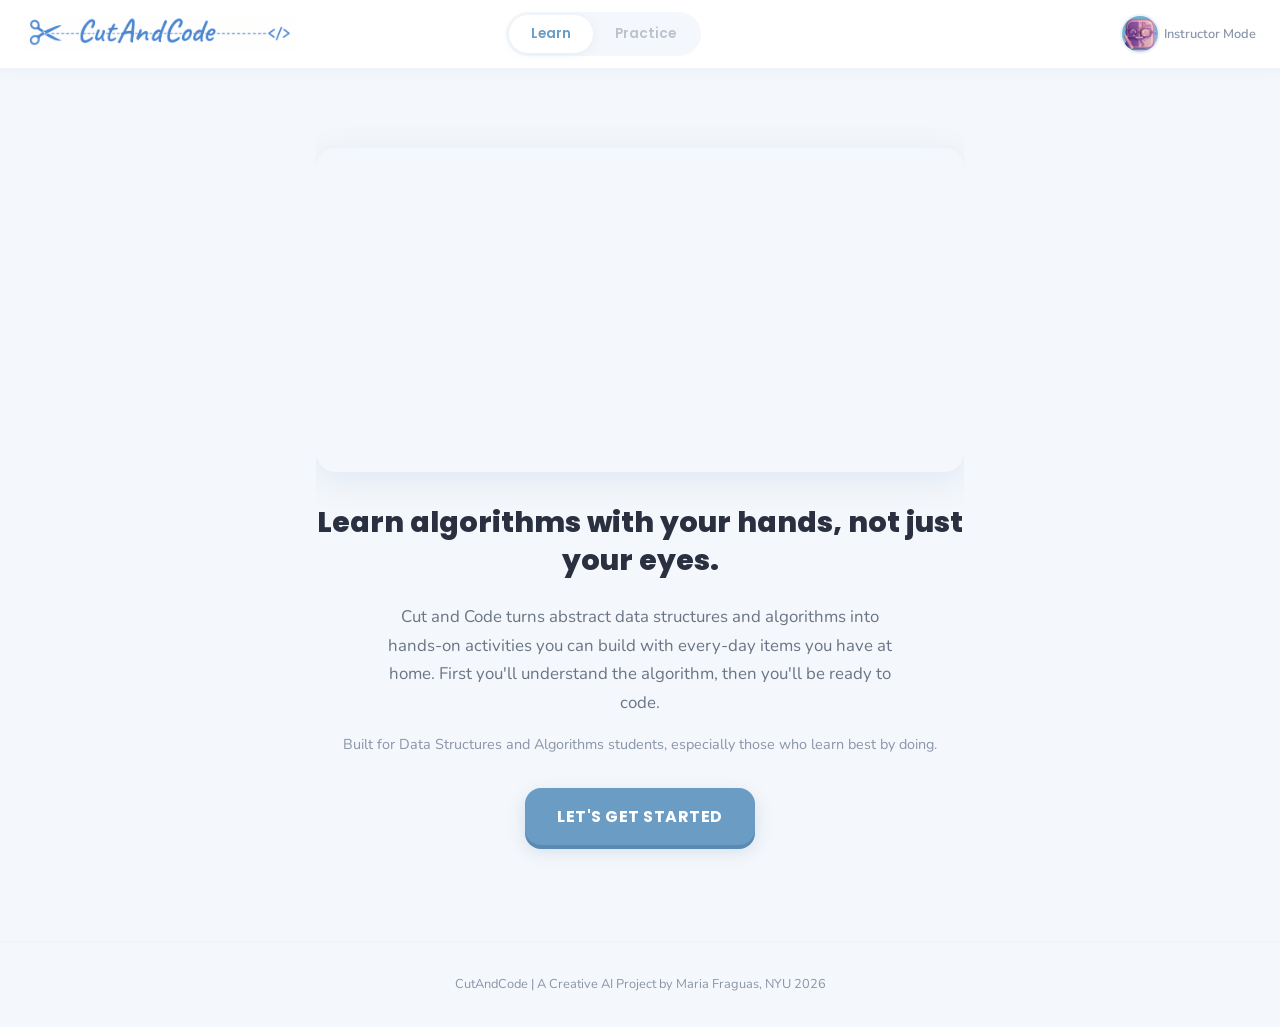
==== commit e7dfa74a: "Update home and topics pages with new Codi videos Replace welcome video with Codi Welcome 1, add Cod" ====
--- a/index.html
+++ b/index.html
@@ -45,7 +45,7 @@
         <div class="welcome-content">
           <div class="hero-video-wrap">
             <video class="hero-video" autoplay muted loop playsinline>
-              <source src="images for graphics/welcome-video.mp4" type="video/mp4">
+              <source src="images for graphics/mascot/Codi welcome 1.mp4" type="video/mp4">
             </video>
           </div>
           <h1 class="welcome-title">Learn algorithms with your hands, not just your eyes.</h1>
@@ -65,6 +65,11 @@
 
       <!-- VIEW: Topic Selection -->
       <section id="view-topics" class="view">
+        <div class="topics-video-wrap">
+          <video class="topics-video" autoplay muted loop playsinline>
+            <source src="images for graphics/mascot/Codi part 2.mp4" type="video/mp4">
+          </video>
+        </div>
         <div class="codi-prompt">
           <img class="codi-img" src="images for graphics/mascot/Codi Winking.png" alt="Codi winking">
           <div class="codi-speech">
--- a/css/layout.css
+++ b/css/layout.css
@@ -177,7 +177,7 @@
 
 .hero-video {
   width: 100%;
-  max-width: 480px;
+  max-width: 100%;
   border-radius: 20px;
   box-shadow: 0 8px 32px rgba(107,156,196,0.15);
 }
--- a/css/components.css
+++ b/css/components.css
@@ -56,6 +56,22 @@
 .btn-ghost:hover {
   color: var(--color-text);
   background: var(--color-border-light);
+}
+
+/* ============================================
+   TOPICS PAGE VIDEO HEADER
+   ============================================ */
+
+.topics-video-wrap {
+  text-align: center;
+  margin-bottom: var(--spacing-lg);
+}
+
+.topics-video {
+  width: 100%;
+  max-width: 100%;
+  border-radius: 20px;
+  box-shadow: 0 8px 32px rgba(107,156,196,0.15);
 }
 
 /* ============================================
--- a/css/instructor.css
+++ b/css/instructor.css
@@ -4,6 +4,48 @@
 
 .instructor-page {
   padding-bottom: var(--spacing-2xl);
+}
+
+/* Tab Navigation */
+.instructor-tabs {
+  display: flex;
+  gap: 4px;
+  background: var(--color-bg);
+  border-radius: 25px;
+  padding: 3px;
+  margin-bottom: var(--spacing-lg);
+  width: fit-content;
+}
+
+.instructor-tab {
+  padding: 8px 24px;
+  border-radius: 22px;
+  font-family: var(--font-display);
+  font-size: 0.85rem;
+  font-weight: 600;
+  color: var(--color-text-muted);
+  background: none;
+  border: none;
+  cursor: pointer;
+  transition: all 0.2s;
+}
+
+.instructor-tab.active {
+  background: var(--color-surface);
+  color: var(--color-primary);
+  box-shadow: 0 2px 8px rgba(107,156,196,0.1);
+}
+
+.instructor-tab:hover:not(.active) {
+  color: var(--color-primary);
+}
+
+.instructor-tab-content {
+  display: none;
+}
+
+.instructor-tab-content.active {
+  display: block;
 }
 
 /* Cards */
